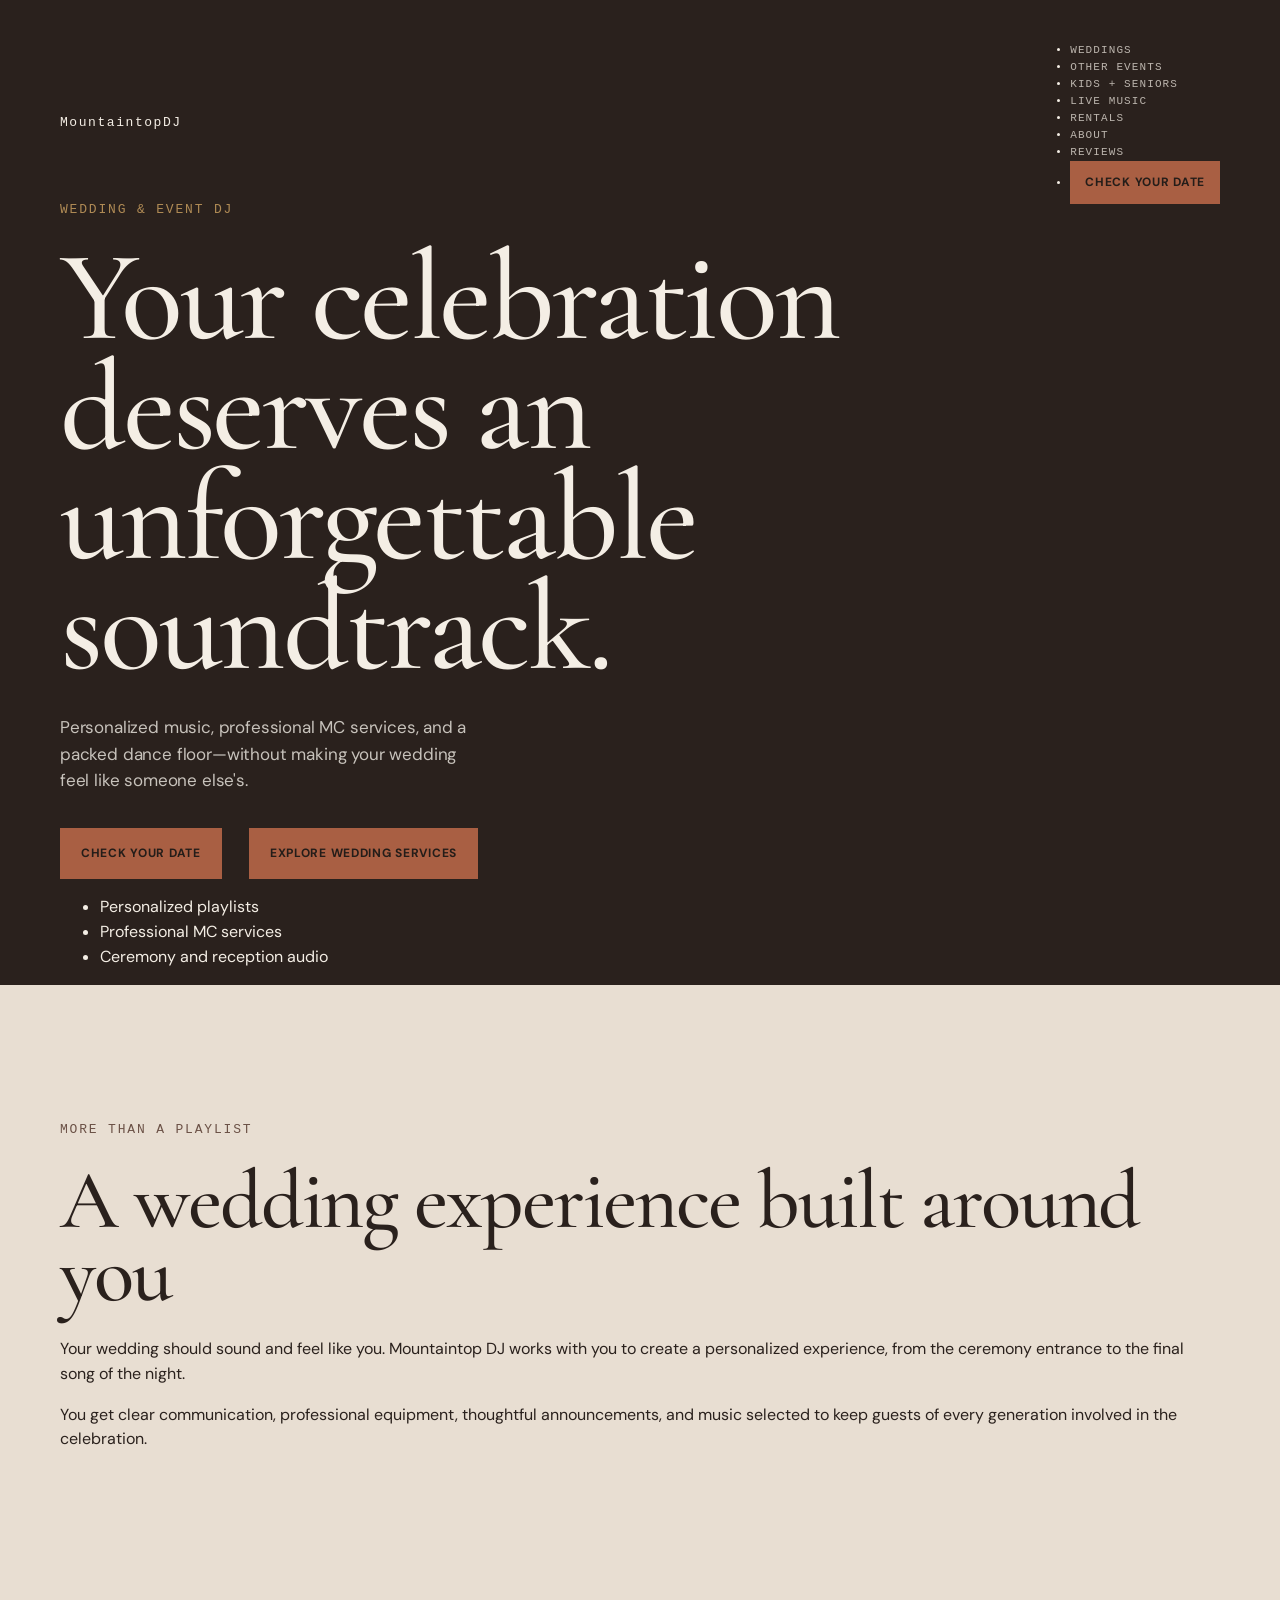
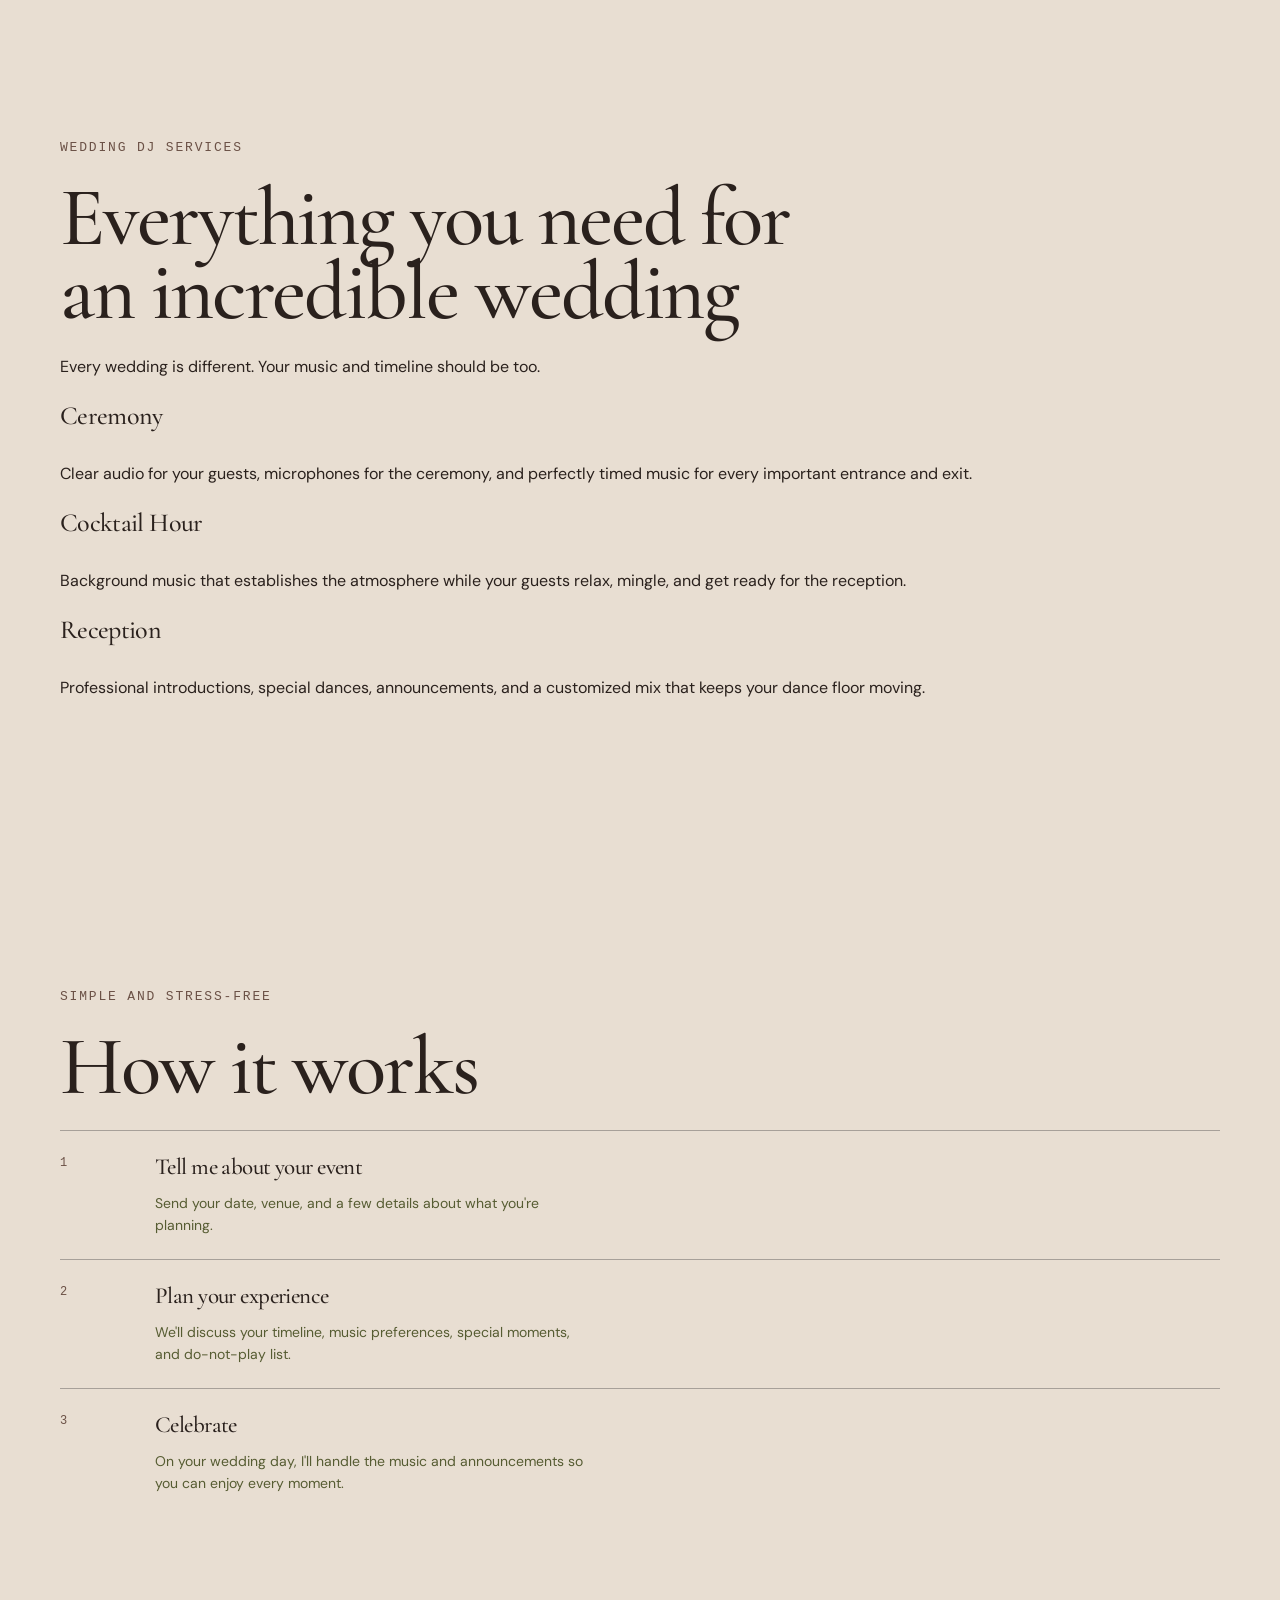
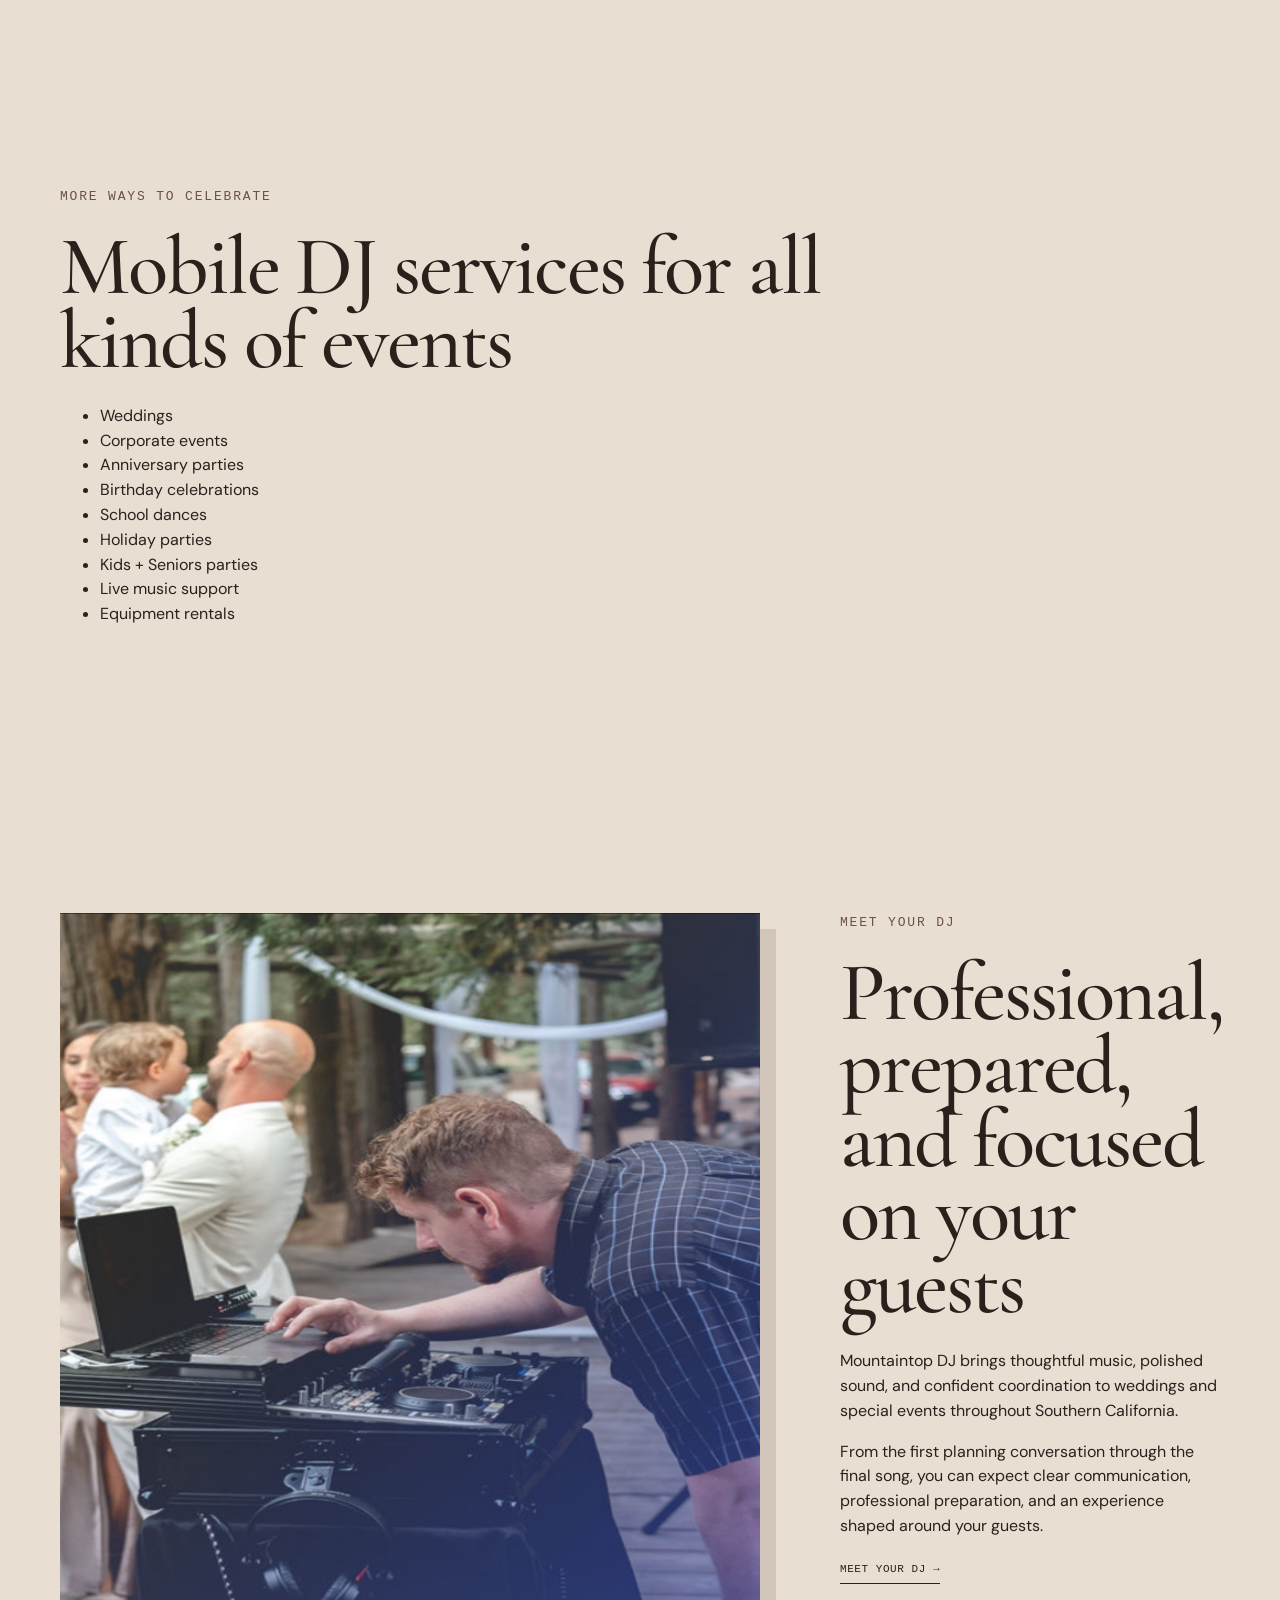
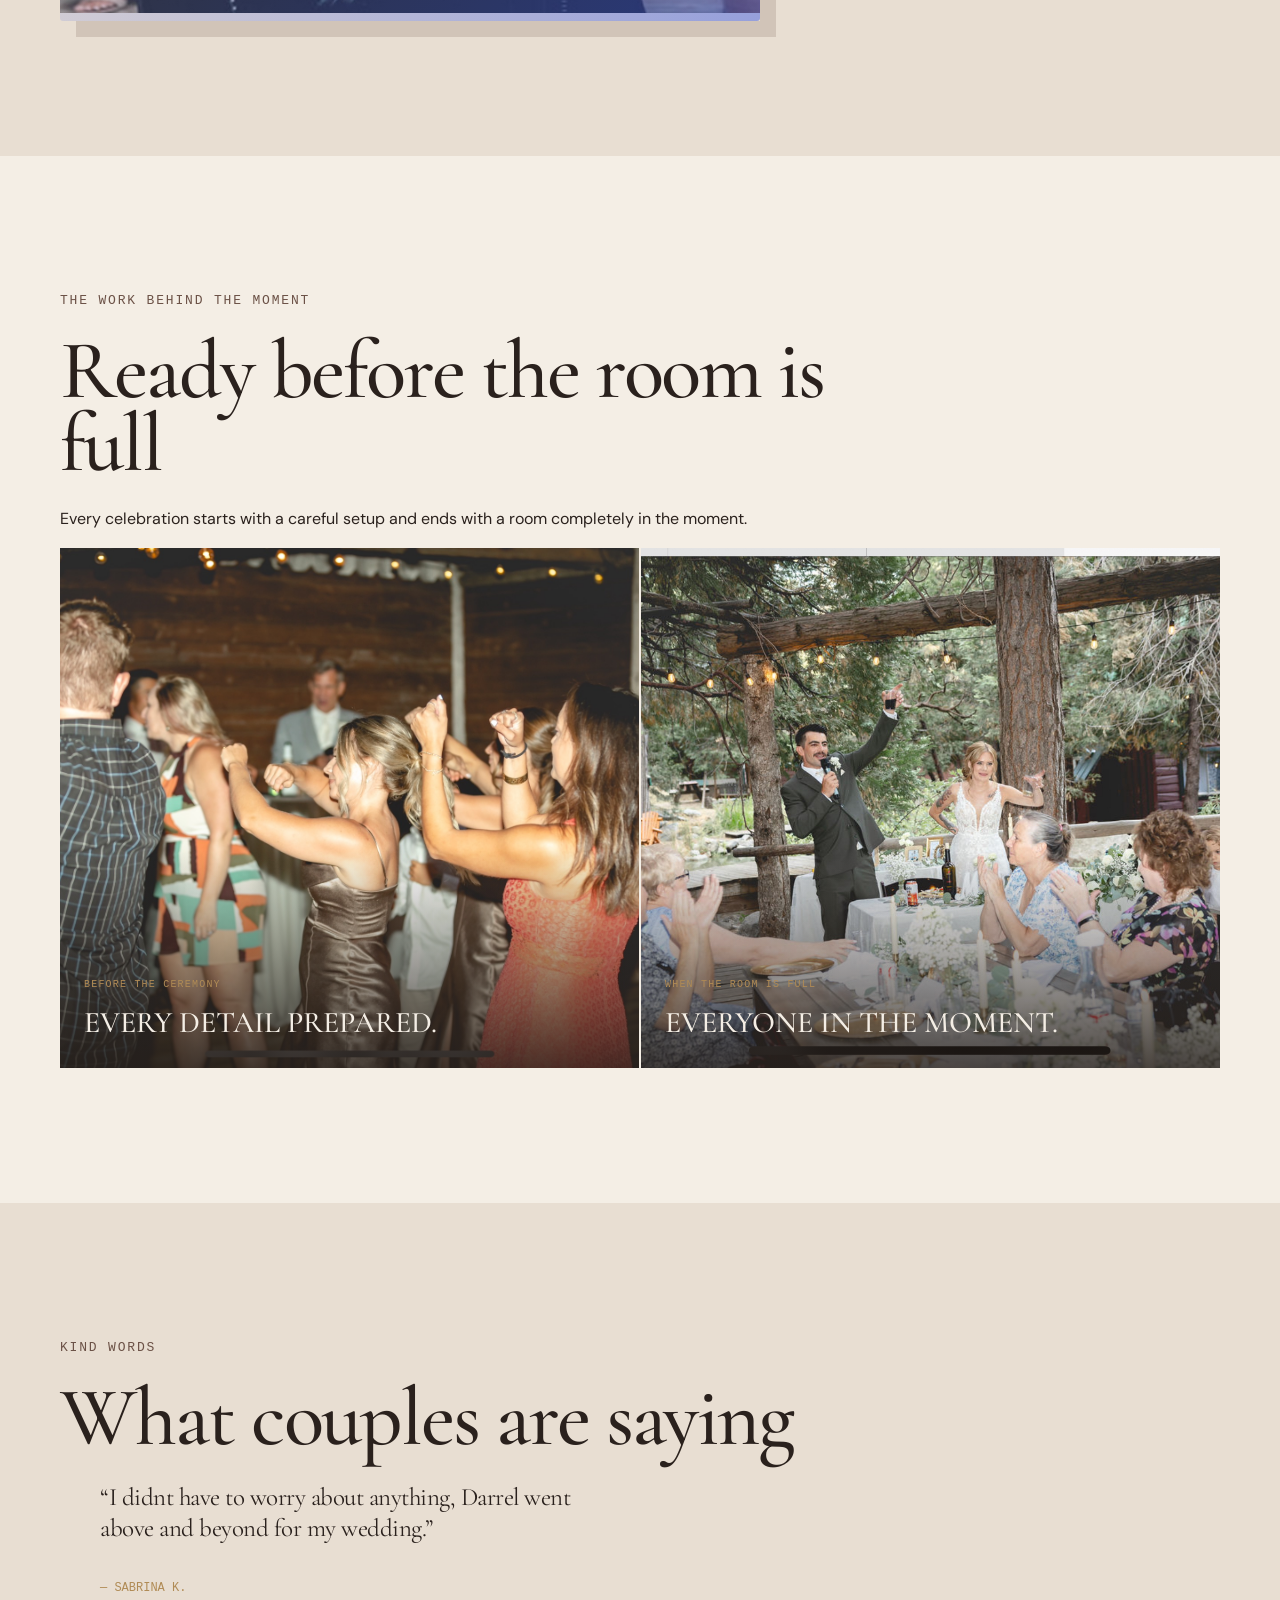
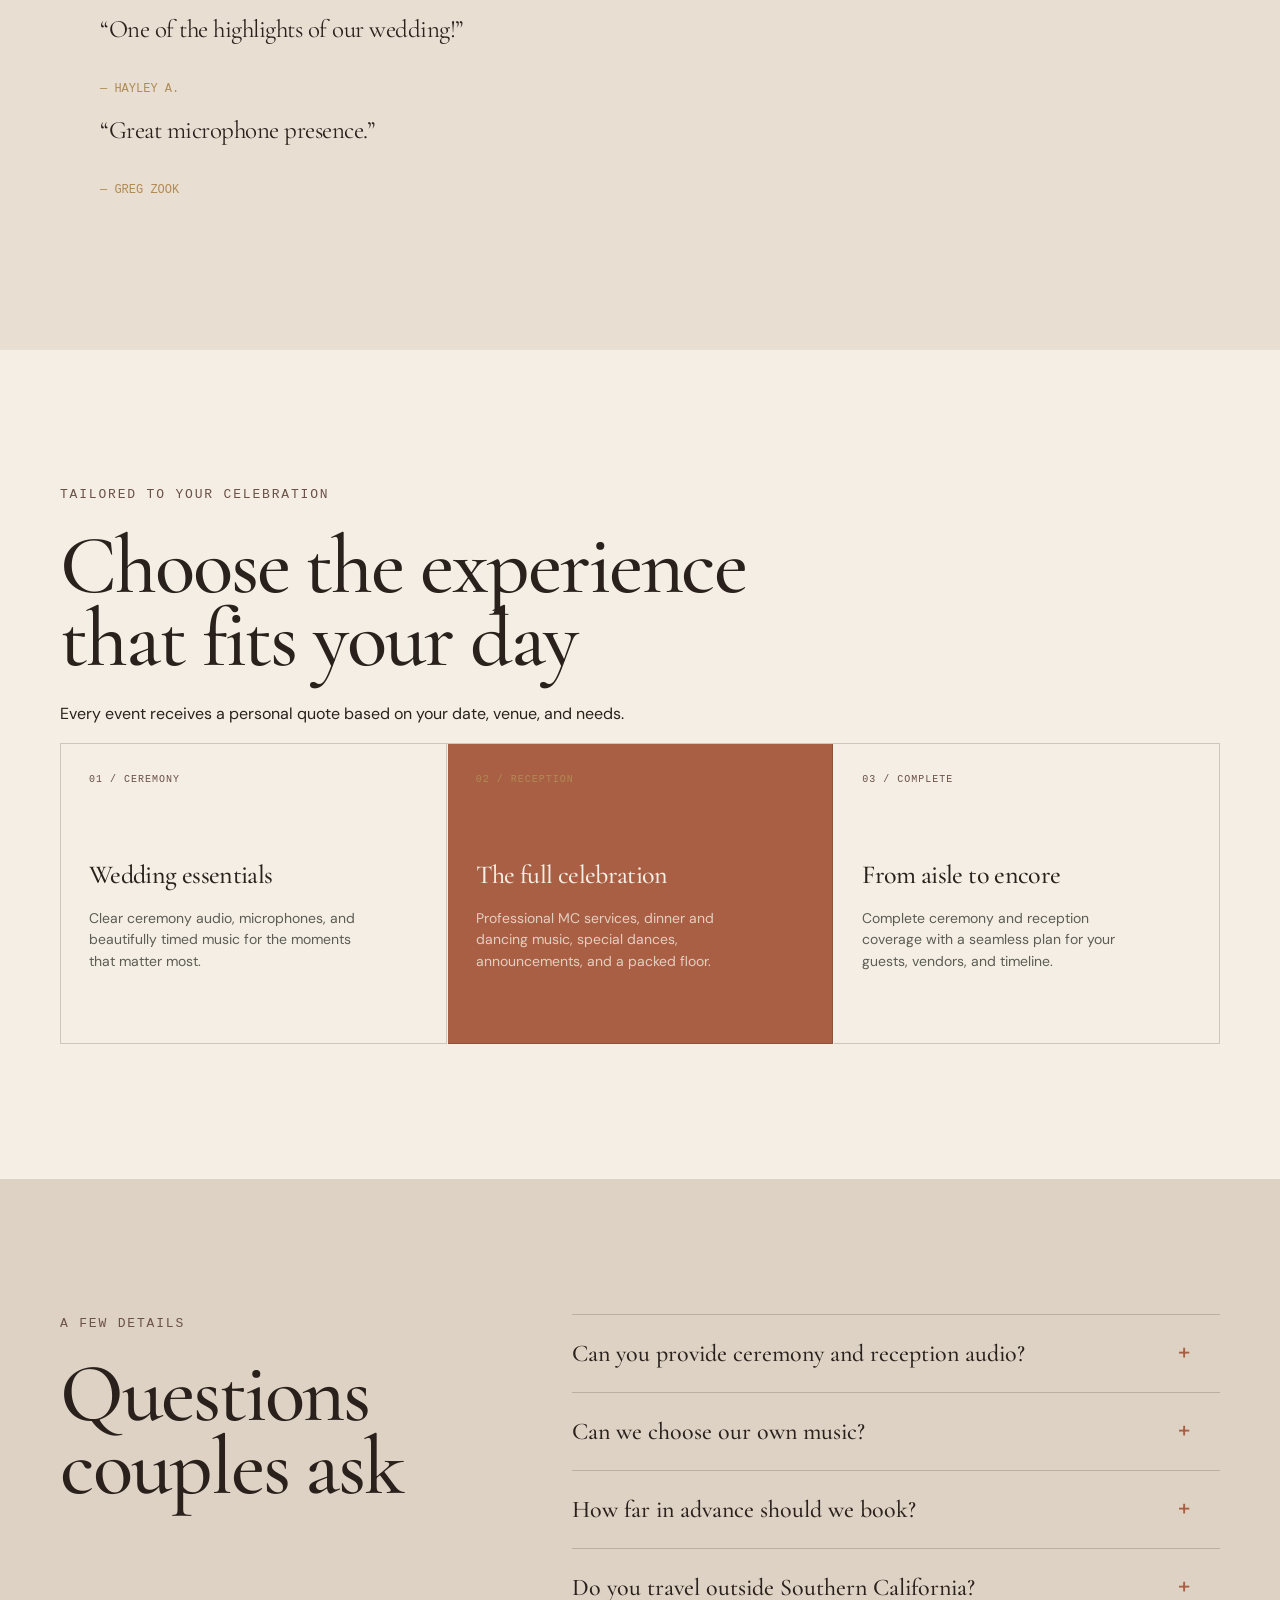
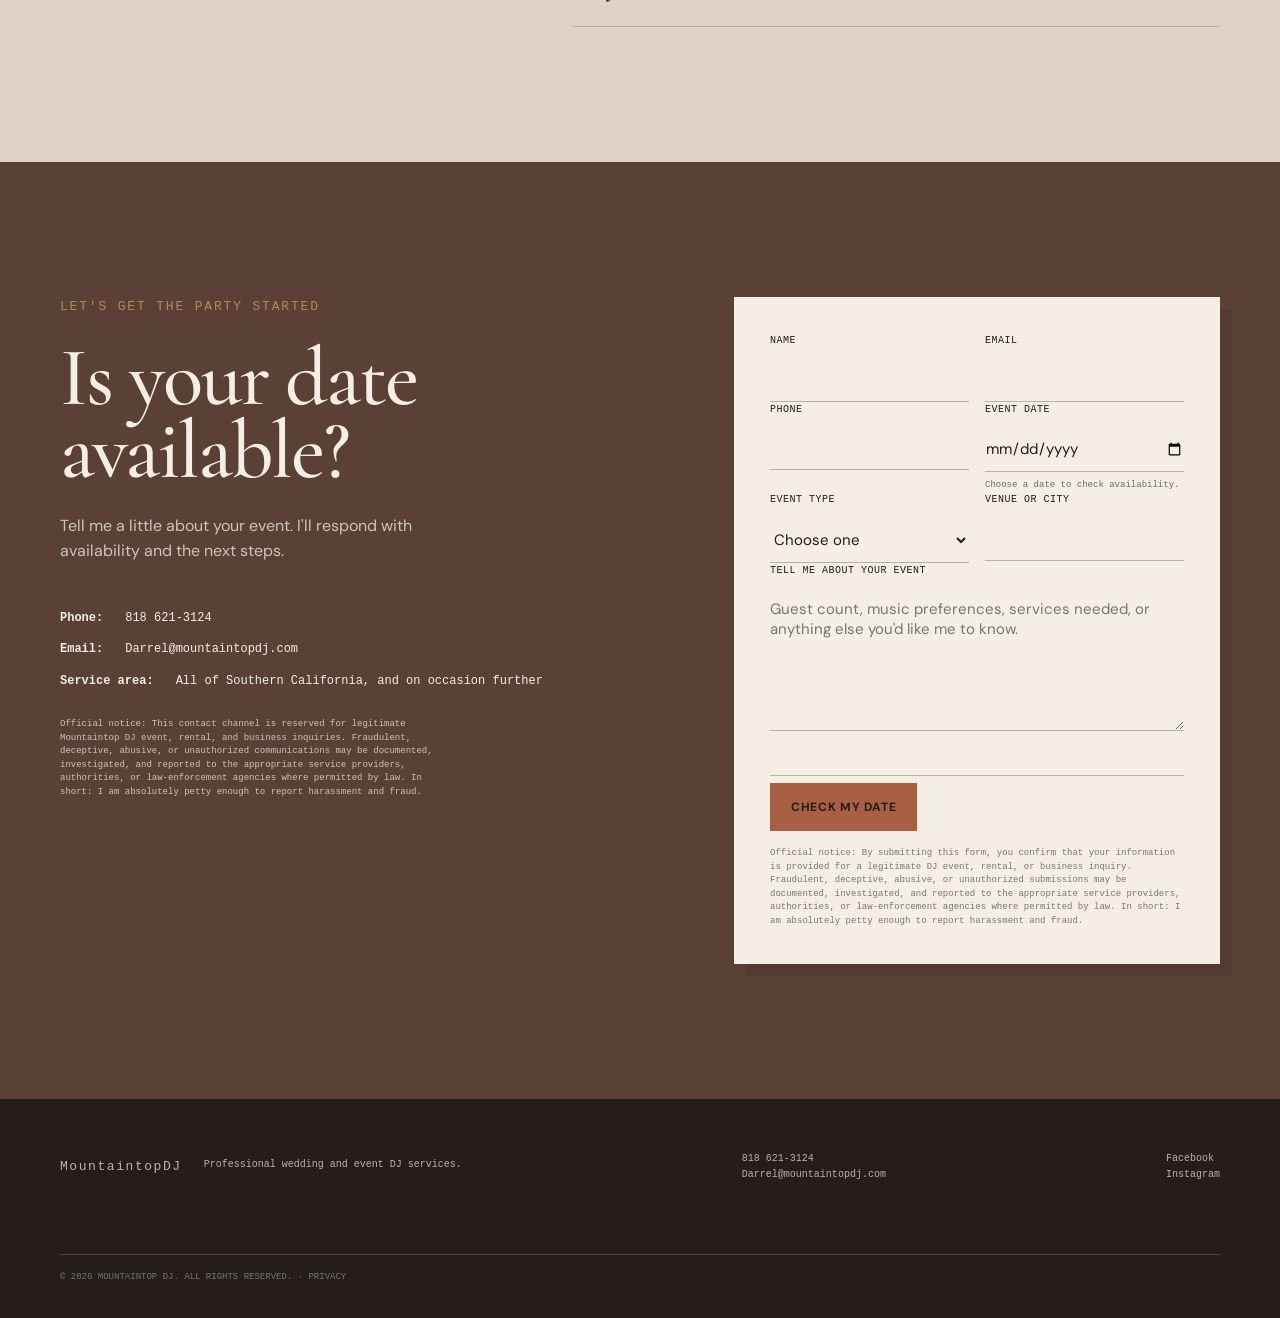
==== index.html @ 9c0dda2d "First website run" ====
<!DOCTYPE html>
<html lang="en">
<head>
  <meta charset="UTF-8">

  <meta name="viewport" content="width=device-width, initial-scale=1">

  <title>Mountaintop DJ | Event DJ/MC & Sound Technician</title>

  <meta
    name="description"
    content="Mountaintop DJ provides professional wedding and event DJ services, personalized music, MC services, and an unforgettable dance floor."
  >

  <link rel="canonical" href="https://mountaintopdj.com/">
  <link rel="preconnect" href="https://fonts.googleapis.com">
  <link rel="preconnect" href="https://fonts.gstatic.com" crossorigin>
  <link href="https://fonts.googleapis.com/css2?family=Cormorant+Garamond:ital,wght@0,400;0,500;1,400;1,500&family=DM+Sans:wght@400;500;600;700&display=swap" rel="stylesheet">
  <link rel="stylesheet" href="styles.css">
  <link rel="icon" href="images/favicon.jpg">

  <!-- Social sharing -->
  <meta property="og:title" content="Mountaintop DJ | Wedding & Event DJ">
  <meta
    property="og:description"
    content="Professional wedding DJ and MC services for an unforgettable celebration."
  >
  <meta property="og:type" content="website">
  <meta property="og:url" content="https://mountaintopdj.com/">
  <meta
    property="og:image"
    content="https://mountaintopdj.com/images/social-preview.jpg"
  >

  <!-- Local business information for search engines -->
  <script type="application/ld+json">
  {
    "@context": "https://schema.org",
    "@type": "LocalBusiness",
    "name": "Mountaintop DJ",
    "url": "https://mountaintopdj.com/",
    "image": "https://mountaintopdj.com/images/social-preview.jpg",
    "description": "Professional mobile wedding and event DJ and MC services.",
    "telephone": "+18186213124",
    "email": "Darrel@mountaintopdj.com",
    "priceRange": "$$",
    "areaServed": [
      "Southern California"
    ],
    "sameAs": [
      "https://www.facebook.com/darrel.granahan.3/",
      "https://www.instagram.com/_mountaintopdj_/"
    ]
  }
  </script>
</head>

<body>
  <a class="skip-link" href="#main-content">Skip to main content</a>

  <!-- Header -->
  <header class="site-header">
    <div class="container header-inner">
      <a class="logo" href="/" aria-label="Mountaintop DJ home">
        Mountaintop<span>DJ</span>
      </a>

      <nav aria-label="Main navigation">
        <ul class="nav-list">
          <li><a href="weddings.html">Weddings</a></li>
          <li><a href="events.html">Other Events</a></li>
          <li><a href="kids-seniors.html">Kids + Seniors</a></li>
          <li><a href="live-music.html">Live Music</a></li>
          <li><a href="rentals.html">Rentals</a></li>
          <li><a href="about.html">About</a></li>
          <li><a href="#reviews">Reviews</a></li>
          <li><a class="button button-small" href="check-date.html">Check Your Date</a></li>
        </ul>
      </nav>
    </div>
  </header>

  <main id="main-content">

    <!-- Hero -->
    <section class="hero">
      <div class="container hero-content">
        <p class="eyebrow">Wedding & Event DJ</p>

        <h1>Your celebration deserves an unforgettable soundtrack.</h1>

        <p class="hero-text">
          Personalized music, professional MC services, and a packed dance
          floor—without making your wedding feel like someone else's.
        </p>

        <div class="hero-actions">
          <a class="button" href="check-date.html">Check Your Date</a>
          <a class="button button-secondary" href="weddings.html">
            Explore Wedding Services
          </a>
        </div>

        <ul class="trust-list" aria-label="Service highlights">
          <li>Personalized playlists</li>
          <li>Professional MC services</li>
          <li>Ceremony and reception audio</li>
        </ul>
      </div>
    </section>

    <!-- Introduction -->
    <section class="section introduction">
      <div class="container narrow">
        <p class="eyebrow">More than a playlist</p>

        <h2>A wedding experience built around you</h2>

        <p>
          Your wedding should sound and feel like you. Mountaintop DJ works
          with you to create a personalized experience, from the ceremony
          entrance to the final song of the night.
        </p>

        <p>
          You get clear communication, professional equipment, thoughtful
          announcements, and music selected to keep guests of every generation
          involved in the celebration.
        </p>
      </div>
    </section>

    <!-- Weddings -->
    <section class="section section-alt" id="weddings">
      <div class="container">
        <div class="section-heading">
          <p class="eyebrow">Wedding DJ services</p>
          <h2>Everything you need for an incredible wedding</h2>
          <p>
            Every wedding is different. Your music and timeline should be too.
          </p>
        </div>

        <div class="card-grid">
          <article class="card">
            <h3>Ceremony</h3>
            <p>
              Clear audio for your guests, microphones for the ceremony, and
              perfectly timed music for every important entrance and exit.
            </p>
          </article>

          <article class="card">
            <h3>Cocktail Hour</h3>
            <p>
              Background music that establishes the atmosphere while your
              guests relax, mingle, and get ready for the reception.
            </p>
          </article>

          <article class="card">
            <h3>Reception</h3>
            <p>
              Professional introductions, special dances, announcements, and
              a customized mix that keeps your dance floor moving.
            </p>
          </article>
        </div>
      </div>
    </section>

    <!-- Process -->
    <section class="section">
      <div class="container">
        <div class="section-heading">
          <p class="eyebrow">Simple and stress-free</p>
          <h2>How it works</h2>
        </div>

        <ol class="process-list">
          <li>
            <span class="step-number">1</span>
            <div>
              <h3>Tell me about your event</h3>
              <p>
                Send your date, venue, and a few details about what you're
                planning.
              </p>
            </div>
          </li>

          <li>
            <span class="step-number">2</span>
            <div>
              <h3>Plan your experience</h3>
              <p>
                We'll discuss your timeline, music preferences, special
                moments, and do-not-play list.
              </p>
            </div>
          </li>

          <li>
            <span class="step-number">3</span>
            <div>
              <h3>Celebrate</h3>
              <p>
                On your wedding day, I'll handle the music and announcements
                so you can enjoy every moment.
              </p>
            </div>
          </li>
        </ol>
      </div>
    </section>

    <!-- Other Events -->
    <section class="section section-dark" id="services">
      <div class="container">
        <div class="section-heading">
          <p class="eyebrow">More ways to celebrate</p>
          <h2>Mobile DJ services for all kinds of events</h2>
        </div>

        <ul class="service-list">
          <li>Weddings</li>
          <li>Corporate events</li>
          <li>Anniversary parties</li>
          <li>Birthday celebrations</li>
          <li>School dances</li>
          <li>Holiday parties</li>
          <li><a href="kids-seniors.html">Kids + Seniors parties</a></li>
          <li><a href="live-music.html">Live music support</a></li>
          <li><a href="rentals.html">Equipment rentals</a></li>
        </ul>
      </div>
    </section>

    <!-- About -->
    <section class="section" id="about">
      <div class="container about-grid">
        <div class="about-image">
          <img
            src="images/dj-at-work.jpg"
            alt="Mountaintop DJ working at a wedding reception"
            width="700"
            height="700"
            loading="lazy"
          >
        </div>

        <div>
          <p class="eyebrow">Meet your DJ</p>
          <h2>Professional, prepared, and focused on your guests</h2>

          <p>
            Mountaintop DJ brings thoughtful music, polished sound, and
            confident coordination to weddings and special events throughout
            Southern California.
          </p>

          <p>
            From the first planning conversation through the final song, you
            can expect clear communication, professional preparation, and an
            experience shaped around your guests.
          </p>

          <a class="text-link" href="about.html">Meet your DJ →</a>
        </div>
      </div>
    </section>

    <!-- Gallery -->
    <section class="section gallery-section" id="gallery">
      <div class="container">
        <div class="section-heading">
          <p class="eyebrow">The work behind the moment</p>
          <h2>Ready before the room is full</h2>
          <p>Every celebration starts with a careful setup and ends with a room completely in the moment.</p>
        </div>

        <div class="gallery-grid">
          <figure class="gallery-item">
            <img src="images/dj-equipment.jpg" alt="Professional DJ equipment set up before a wedding ceremony" loading="lazy">
            <figcaption><span>Before the ceremony</span><strong>Every detail prepared.</strong></figcaption>
          </figure>
          <figure class="gallery-item">
            <img src="images/wedding-mc.jpg" alt="Wedding reception filled with guests as the DJ addresses the room" loading="lazy">
            <figcaption><span>When the room is full</span><strong>Everyone in the moment.</strong></figcaption>
          </figure>
        </div>
      </div>
    </section>

    <!-- Reviews -->
    <section class="section section-alt" id="reviews">
      <div class="container">
        <div class="section-heading">
          <p class="eyebrow">Kind words</p>
          <h2>What couples are saying</h2>
        </div>

        <div class="card-grid">
          <figure class="testimonial">
            <blockquote>
              “I didnt have to worry about anything, Darrel went above and beyond for my wedding.”
            </blockquote>
            <figcaption>— Sabrina K.</figcaption>
          </figure>

          <figure class="testimonial">
            <blockquote>
              “One of the highlights of our wedding!”
            </blockquote>
            <figcaption>— Hayley A.</figcaption>
          </figure>

          <figure class="testimonial">
            <blockquote>
              “Great microphone presence.”
            </blockquote>
            <figcaption>— Greg Zook </figcaption>
          </figure>
        </div>
      </div>
    </section>

    <!-- Packages -->
    <section class="section packages-section" id="packages">
      <div class="container">
        <div class="section-heading">
          <p class="eyebrow">Tailored to your celebration</p>
          <h2>Choose the experience that fits your day</h2>
          <p>Every event receives a personal quote based on your date, venue, and needs.</p>
        </div>

        <div class="package-grid">
          <article class="package-card">
            <p class="package-label">01 / Ceremony</p>
            <h3>Wedding essentials</h3>
            <p>Clear ceremony audio, microphones, and beautifully timed music for the moments that matter most.</p>
          </article>

          <article class="package-card package-card-featured">
            <p class="package-label">02 / Reception</p>
            <h3>The full celebration</h3>
            <p>Professional MC services, dinner and dancing music, special dances, announcements, and a packed floor.</p>
          </article>

          <article class="package-card">
            <p class="package-label">03 / Complete</p>
            <h3>From aisle to encore</h3>
            <p>Complete ceremony and reception coverage with a seamless plan for your guests, vendors, and timeline.</p>
          </article>
        </div>
      </div>
    </section>

    <!-- FAQ -->
    <section class="section faq-section" id="faq">
      <div class="container faq-grid">
        <div class="section-heading">
          <p class="eyebrow">A few details</p>
          <h2>Questions couples ask</h2>
        </div>

        <div class="faq-list">
          <details>
            <summary>Can you provide ceremony and reception audio?</summary>
            <p>Yes. Ceremony microphones, music, announcements, and reception sound can be planned as one seamless experience. Professional audio and lighting are available for events of up to 400 guests, depending on the venue and event requirements. I prepare with generally triple redundancy for critical equipment, so the celebration can keep moving if something unexpected happens.</p>
          </details>
          <details>
            <summary>Can we choose our own music?</summary>
            <p>Absolutely. Your favorites, must-plays, do-not-play list, and guest requests all help shape the evening.</p>
          </details>
          <details>
            <summary>How far in advance should we book?</summary>
            <p>Popular wedding dates fill early, so reach out as soon as you have your date and venue. I will confirm availability and next steps.</p>
          </details>
          <details>
            <summary>Do you travel outside Southern California?</summary>
            <p>Southern California is the primary service area. Travel beyond it may be available by arrangement.</p>
          </details>
        </div>
      </div>
    </section>

    <!-- Contact -->
    <section class="section contact-section" id="contact">
      <div class="container contact-grid">
        <div>
          <p class="eyebrow">Let's get the party started</p>
          <h2>Is your date available?</h2>

          <p>
            Tell me a little about your event. I'll respond with availability
            and the next steps.
          </p>

          <ul class="contact-details">
            <li>
              <strong>Phone:</strong>
              <a href="tel:+18186213124">818 621-3124</a>
            </li>
            <li>
              <strong>Email:</strong>
              <a href="mailto:Darrel@mountaintopdj.com">
                Darrel@mountaintopdj.com
              </a>
            </li>
            <li>
              <strong>Service area:</strong>
              All of Southern California, and on occasion further
            </li>
          </ul>
          <p class="contact-notice">
            Official notice: This contact channel is reserved for legitimate
            Mountaintop DJ event, rental, and business inquiries. Fraudulent,
            deceptive, abusive, or unauthorized communications may be
            documented, investigated, and reported to the appropriate service
            providers, authorities, or law-enforcement agencies where permitted
            by law. In short: I am absolutely petty enough to report harassment
            and fraud.
          </p>
        </div>

        <!-- FormSubmit forwards every named field to the business email. -->
        <div class="calendar-wrap">
          <form
            class="contact-form"
            action="https://formsubmit.co/darrel@mountaintopdj.com"
            method="POST"
          >
          <div class="form-row">
            <div class="form-field">
              <label for="name">Name</label>
              <input
                id="name"
                name="name"
                type="text"
                autocomplete="name"
                required
              >
            </div>

            <div class="form-field">
              <label for="email">Email</label>
              <input
                id="email"
                name="email"
                type="email"
                autocomplete="email"
                required
              >
            </div>
          </div>

          <div class="form-row">
            <div class="form-field">
              <label for="phone">Phone</label>
              <input
                id="phone"
                name="phone"
                type="tel"
                autocomplete="tel"
              >
            </div>

            <div class="form-field">
              <label for="date">Event date</label>
              <input id="date" name="event_date" type="date" required aria-describedby="date-status">
              <span class="date-status" id="date-status" role="status">Choose a date to check availability.</span>
            </div>
          </div>

          <div class="form-row">
            <div class="form-field">
              <label for="event-type">Event type</label>
              <select id="event-type" name="event_type" required>
                <option value="">Choose one</option>
                <option value="Wedding">Wedding</option>
                <option value="Corporate event">Corporate event</option>
                <option value="Birthday">Birthday</option>
                <option value="School event">School event</option>
                <option value="Other">Other</option>
              </select>
            </div>

            <div class="form-field">
              <label for="venue">Venue or city</label>
              <input id="venue" name="venue" type="text">
            </div>
          </div>

          <div class="form-field">
            <label for="message">Tell me about your event</label>
            <textarea
              id="message"
              name="message"
              rows="6"
              placeholder="Guest count, music preferences, services needed, or anything else you'd like me to know."
            ></textarea>
          </div>

          <!-- Spam trap: leave hidden -->
          <input
            class="hidden-field"
            type="text"
            name="_gotcha"
            tabindex="-1"
            autocomplete="off"
          >

          <input type="hidden" name="_subject" value="New Mountaintop DJ date inquiry">
          <input type="hidden" name="_template" value="table">

            <button class="button" type="submit">Check My Date</button>
            <p class="form-notice">
              Official notice: By submitting this form, you confirm that your
              information is provided for a legitimate DJ event, rental, or
              business inquiry. Fraudulent, deceptive, abusive, or unauthorized
              submissions may be documented, investigated, and reported to the
              appropriate service providers, authorities, or law-enforcement
              agencies where permitted by law. In short: I am absolutely petty
              enough to report harassment and fraud.
            </p>
          </form>
        </div>
      </div>
    </section>

  </main>

  <!-- Footer -->
  <footer class="site-footer">
    <div class="container footer-inner">
      <div>
        <a class="logo" href="/">Mountaintop<span>DJ</span></a>
        <p>Professional wedding and event DJ services.</p>
      </div>

      <div>
        <p>
          <a href="tel:+18186213124">818 621-3124</a><br>
          <a href="mailto:Darrel@mountaintopdj.com">
            Darrel@mountaintopdj.com
          </a>
        </p>
      </div>

      <div>
        <p>
          <a href="https://www.facebook.com/darrel.granahan.3/">Facebook</a><br>
          <a href="https://www.instagram.com/_mountaintopdj_/">Instagram</a>
        </p>
      </div>
    </div>

    <div class="container copyright">
      <p>
        &copy; <span id="current-year">2026</span> Mountaintop DJ.
        All rights reserved. · <a href="privacy.html">Privacy</a>
      </p>
    </div>
  </footer>

  <script>
    document.getElementById("current-year").textContent =
      new Date().getFullYear();
  </script>
</body>
</html>
---- styles.css ----
:root {
  --ink: #111315;
  --paper: #f3f0e8;
  --muted: #b8b4aa;
  --lime: #d8f34d;
  --green: #c65a24;
  --blue: #2449e8;
  --line: rgba(17, 19, 21, .18);
  --dark-line: rgba(243, 240, 232, .2);
  --display: "Space Grotesk", sans-serif;
  --mono: "DM Mono", monospace;
}

* { box-sizing: border-box; }
html { scroll-behavior: smooth; }
body { margin: 0; color: var(--ink); background: var(--paper); font-family: var(--display); font-size: 16px; line-height: 1.55; }
a { color: inherit; text-decoration: none; }
.container { width: min(1180px, calc(100% - 80px)); margin: 0 auto; }
.skip-link { position: fixed; left: 16px; top: -80px; z-index: 20; padding: 10px 14px; background: var(--green); color: var(--ink); }
.skip-link:focus { top: 16px; }
.sr-only { position: absolute; width: 1px; height: 1px; padding: 0; overflow: hidden; clip: rect(0,0,0,0); white-space: nowrap; border: 0; }

.site-header { position: absolute; z-index: 5; width: 100%; color: var(--paper); padding: 26px 0; }
.header-inner, nav, .hero-actions, .footer-inner, .copyright { display: flex; align-items: center; }
.header-inner { justify-content: space-between; }
.logo { font-family: var(--mono); font-size: 13px; font-weight: 500; letter-spacing: .08em; }
.logo b { color: var(--lime); font-weight: 500; }
.logo-mark { display: inline-grid; width: 28px; height: 28px; margin-right: 9px; place-items: center; border: 1px solid var(--green); color: var(--lime); font-family: var(--display); font-weight: 700; font-size: 15px; }
nav { gap: 29px; font-family: var(--mono); font-size: 11px; text-transform: uppercase; letter-spacing: .06em; }
nav a:not(.button) { opacity: .72; transition: opacity .2s; }
nav a:not(.button):hover { opacity: 1; }
.button { display: inline-flex; gap: 20px; align-items: center; justify-content: center; border: 1px solid var(--green); padding: 15px 20px; background: var(--green); color: var(--ink); font-family: var(--display); font-size: 12px; font-weight: 700; letter-spacing: .02em; text-transform: uppercase; transition: transform .2s, background .2s; }
.button:hover { transform: translateY(-3px); background: #e07a3c; }
.button span, .text-link span { font-size: 17px; line-height: 0; }
.button-small { padding: 11px 14px; }
.menu-toggle { display: none; }

.hero { position: relative; min-height: 730px; overflow: hidden; background: #151817 url("https://images.unsplash.com/photo-1524368535928-5b5e00ddc76b?auto=format&fit=crop&w=2200&q=85") center/cover; color: var(--paper); }
.hero-overlay { position: absolute; inset: 0; background: linear-gradient(90deg, rgba(11, 14, 13, .93) 0%, rgba(11, 14, 13, .65) 46%, rgba(11, 14, 13, .2) 100%); }
.hero-content { position: relative; z-index: 1; padding-top: 200px; }
.eyebrow { margin: 0 0 23px; color: var(--blue); font-family: var(--mono); font-size: 13px; letter-spacing: .07em; text-transform: uppercase; }
.hero .eyebrow { color: var(--lime); }
.pulse { display: inline-block; width: 7px; height: 7px; margin: 0 8px 1px 0; border-radius: 50%; background: var(--green); box-shadow: 0 0 0 5px rgba(198, 90, 36, .18); }
h1, h2, h3, p { margin-top: 0; }
h1, h2 { font-weight: 600; line-height: .92; letter-spacing: -.07em; }
h1 { max-width: 760px; margin-bottom: 31px; font-size: clamp(72px, 12vw, 150px); }
h1 em, h2 span { color: var(--lime); font-style: italic; font-size: 1.06em; }
.hero-text { max-width: 430px; margin-bottom: 35px; color: rgba(243, 240, 232, .78); font-size: 17px; }
.hero-actions { gap: 27px; }
.text-link { display: inline-flex; align-items: center; gap: 12px; border-bottom: 1px solid currentColor; padding-bottom: 5px; font-family: var(--mono); font-size: 11px; letter-spacing: .05em; text-transform: uppercase; }
.hero-note { position: absolute; right: 0; bottom: 66px; display: flex; gap: 13px; align-items: flex-start; border-left: 1px solid var(--green); padding-left: 14px; color: var(--lime); font-family: var(--mono); font-size: 13px; text-transform: uppercase; }
.hero-note p { margin: 0; color: var(--paper); line-height: 1.5; }
.hero-scroll { position: absolute; right: 40px; bottom: 25px; color: var(--lime); font-family: var(--mono); font-size: 12px; letter-spacing: .08em; }
.hero-scroll span { margin-left: 16px; font-size: 18px; }

.marquee { overflow: hidden; border-bottom: 1px solid var(--ink); background: var(--green); white-space: nowrap; }
.marquee div { padding: 15px 0; animation: drift 24s linear infinite; font-family: var(--mono); font-size: 12px; letter-spacing: .12em; }
.marquee i { margin: 0 27px; color: var(--blue); font-size: 15px; font-style: normal; }
@keyframes drift { from { transform: translateX(0); } to { transform: translateX(-25%); } }

.section { padding: 125px 0; }
.intro { background: var(--paper); }
.intro-grid, .section-top, .process-grid, .about-grid, .contact-grid { display: grid; grid-template-columns: 1.1fr .9fr; gap: 80px; }
h2 { margin-bottom: 27px; font-size: clamp(52px, 7vw, 92px); }
.intro-copy { max-width: 450px; padding-top: 45px; }
.lead { font-size: 24px; line-height: 1.3; }
.intro-copy > p:not(.lead) { color: #565650; }
.dark-link { margin-top: 17px; }

.services-section, .reviews-section { background: var(--ink); color: var(--paper); }
.section-top { align-items: end; margin-bottom: 60px; }
.services-section .eyebrow, .reviews-section .eyebrow, .process-section .eyebrow, .about-section .eyebrow { color: var(--blue); }
.section-top h2, .process-grid h2, .about-copy h2 { margin-bottom: 0; }
.section-top h2 span, .process-grid h2 span, .about-copy h2 span { color: var(--blue); }
.section-aside { max-width: 330px; margin: 0 0 4px; color: var(--muted); }
.service-grid { display: grid; grid-template-columns: 1.2fr 1fr 1fr; gap: 2px; }
.service-card { min-height: 320px; display: flex; flex-direction: column; justify-content: space-between; padding: 28px; border: 1px solid var(--dark-line); transition: background .2s, color .2s; }
.service-card:hover { background: var(--green); color: var(--ink); }
.service-card-featured { background: var(--blue); border-color: var(--blue); }
.service-number { font-family: var(--mono); font-size: 11px; }
.service-card h3 { margin: 70px 0 12px; font-size: 29px; letter-spacing: -.04em; }
.service-card p { max-width: 275px; margin-bottom: 22px; color: var(--muted); font-size: 14px; }
.service-card:hover p { color: var(--ink); }
.service-card a { font-family: var(--mono); font-size: 10px; letter-spacing: .05em; text-transform: uppercase; }
.service-card a span { margin-left: 10px; font-size: 16px; }

.process-section { background: var(--green); }
.process-section h2 span { color: var(--blue); }
.process-list { margin: 0; padding: 0; list-style: none; }
.process-list li { display: grid; grid-template-columns: 70px 1fr; gap: 25px; border-top: 1px solid rgba(17, 19, 21, .3); padding: 23px 0; }
.process-list li > span { color: var(--blue); font-family: var(--mono); font-size: 12px; }
.process-list h3 { margin: -4px 0 7px; font-size: 23px; }
.process-list p { max-width: 430px; margin: 0; color: #565c32; font-size: 14px; }

.about-section { background: #e1ddd3; }
.about-image { min-height: 600px; position: relative; background: url("https://images.unsplash.com/photo-1571266028243-d220c9c3b7cc?auto=format&fit=crop&w=1000&q=85") center/cover; }
.about-image:after { position: absolute; inset: 0; background: linear-gradient(135deg, transparent 30%, rgba(36, 73, 232, .42)); content: ""; }
.image-caption { position: absolute; z-index: 1; bottom: 27px; left: 28px; color: var(--lime); font-family: var(--mono); font-size: 14px; letter-spacing: .08em; }
.image-caption span { color: white; font-size: 9px; }
.about-copy { padding-top: 70px; }
.about-copy p:not(.eyebrow) { max-width: 420px; color: #555650; }
.about-section .eyebrow, .about-hero .eyebrow { font-size: clamp(34px, 5vw, 70px); line-height: .95; letter-spacing: -.06em; }
.signature { margin-top: 38px; color: var(--blue); font-size: 78px; font-weight: 700; line-height: 1; letter-spacing: -.12em; }
.signature span { font-size: 45px; font-style: italic; }

.rating { align-self: start; color: var(--lime); font-size: 26px; letter-spacing: .15em; }
.rating small { display: block; margin-top: 8px; color: var(--muted); font-family: var(--mono); font-size: 10px; letter-spacing: 0; }
.review-grid { display: grid; grid-template-columns: 1fr 1fr; gap: 2px; }
.review-grid figure { margin: 0; border-top: 1px solid var(--dark-line); padding: 29px 0 0; }
blockquote { max-width: 500px; margin: 0 0 35px; font-size: 25px; line-height: 1.25; letter-spacing: -.03em; }
figcaption { color: var(--lime); font-family: var(--mono); font-size: 12px; text-transform: uppercase; }

.contact-section { padding: 125px 0; background: var(--blue); color: var(--paper); }
.contact-section .eyebrow { color: var(--lime); }
.contact-section h2 em { color: var(--lime); font-style: italic; }
.contact-grid > div > p:not(.eyebrow) { max-width: 390px; color: rgba(243, 240, 232, .75); }
.contact-details { margin: 45px 0 0; padding: 0; list-style: none; font-family: var(--mono); font-size: 12px; }
.contact-details li { display: flex; gap: 22px; margin: 13px 0; }
.contact-details span { width: 55px; color: var(--lime); font-size: 9px; }
.contact-notice, .form-notice { color: rgba(243, 240, 232, .58); font-family: var(--mono); font-size: 9px; line-height: 1.5; }
.contact-notice { max-width: 350px; margin: 28px 0 0; }
.contact-form { padding: 36px; background: var(--paper); color: var(--ink); }
.calendar-wrap { position: relative; }
.coming-soon-stamp { position: absolute; z-index: 1; top: 43%; left: 50%; transform: translate(-50%, -50%) rotate(-8deg); border: 7px solid #c62828; padding: 13px 24px 9px; color: #c62828; font-family: var(--mono); font-size: clamp(24px, 4vw, 48px); font-weight: 700; line-height: 1; letter-spacing: .08em; text-align: center; text-transform: uppercase; white-space: nowrap; pointer-events: none; opacity: .92; }
.form-row { display: grid; grid-template-columns: 1fr 1fr; gap: 16px; }
.contact-form label { display: block; margin-bottom: 10px; font-family: var(--mono); font-size: 10px; letter-spacing: .05em; text-transform: uppercase; }
input, select, textarea { display: block; width: 100%; margin-top: 2px; border: 0; border-bottom: 1px solid var(--line); border-radius: 0; padding: 11px 0; background: transparent; color: var(--ink); font: 15px var(--display); outline: 0; }
input:focus, select:focus, textarea:focus { border-color: var(--blue); }
.date-status { display: block; margin-top: 7px; color: #6b6d64; font-family: var(--mono); font-size: 9px; line-height: 1.4; letter-spacing: 0; text-transform: none; }
textarea { resize: vertical; }
.contact-form .button { margin-top: 7px; }
.form-note { margin: 14px 0 0; color: #777770; font-family: var(--mono); font-size: 10px; }
.form-notice { margin: 16px 0 0; color: #777770; }
.site-footer { background: var(--ink); color: var(--paper); padding: 40px 0 24px; }
.footer-inner { justify-content: space-between; gap: 25px; }
.footer-inner p, .footer-inner div { margin: 0; color: var(--muted); font-family: var(--mono); font-size: 10px; }
.footer-inner div { display: flex; gap: 22px; }
.copyright { justify-content: space-between; margin-top: 65px; border-top: 1px solid var(--dark-line); padding-top: 16px; color: #777770; font-family: var(--mono); font-size: 9px; text-transform: uppercase; }

@media (max-width: 800px) {
  .container { width: min(100% - 40px, 600px); }
  .site-header { padding-top: 19px; }
  .menu-toggle { display: flex; position: relative; z-index: 6; width: 36px; height: 30px; flex-direction: column; justify-content: center; gap: 5px; border: 0; background: transparent; color: var(--paper); }
  .menu-toggle span:not(.sr-only) { display: block; width: 22px; height: 1px; background: currentColor; }
  nav { display: none; position: absolute; top: 0; right: 0; left: 0; flex-direction: column; align-items: flex-start; gap: 20px; padding: 85px 20px 25px; background: var(--ink); }
  nav.is-open { display: flex; }
  .hero { min-height: 700px; background-position: 64% center; }
  .hero-content { padding-top: 150px; }
  h1 { font-size: clamp(68px, 20vw, 105px); }
  .hero-text { font-size: 16px; }
  .hero-actions { align-items: flex-start; flex-direction: column; gap: 22px; }
  .hero-note { position: static; margin-top: 65px; }
  .hero-scroll { display: none; }
  .section, .contact-section { padding: 82px 0; }
  .intro-grid, .section-top, .process-grid, .about-grid, .contact-grid { grid-template-columns: 1fr; gap: 30px; }
  .intro-copy, .about-copy { padding-top: 0; }
  h2 { font-size: clamp(54px, 16vw, 78px); }
  .section-top { margin-bottom: 35px; }
  .service-grid, .review-grid { grid-template-columns: 1fr; }
  .service-card { min-height: 270px; }
  .about-image { min-height: 390px; }
  .about-copy { padding-bottom: 0; }
  .contact-form { padding: 24px 20px; }
  .coming-soon-stamp { border-width: 5px; padding: 10px 14px 7px; font-size: clamp(20px, 8vw, 34px); }
  .footer-inner, .copyright { align-items: flex-start; flex-direction: column; }
  .copyright { gap: 8px; }
}

/* Editorial polish */
:root {
  --green: #a95f43;
  --blue: #6b5146;
  --lime: #b08b55;
  --paper: #f4eee5;
  --ink: #241d19;
  --serif: Georgia, "Times New Roman", serif;
}

body { background-color: #e8ded2; background-image: linear-gradient(rgba(232, 222, 210, .91), rgba(232, 222, 210, .91)), url("https://images.unsplash.com/photo-1520523839897-bd0b52f945a0?auto=format&fit=crop&w=2200&q=80"); background-attachment: fixed; background-position: center; background-size: cover; color: #2a211d; letter-spacing: .005em; }
.container { width: min(1160px, calc(100% - 96px)); }
.site-header { padding: 31px 0; }
.logo { letter-spacing: .12em; }
.logo-mark { border-radius: 50%; }
nav { gap: 25px; }
nav a:not(.button) { transition: color .25s, opacity .25s; }
nav a:not(.button):hover { color: var(--lime); }
.button { border-radius: 2px; box-shadow: 0 8px 20px rgba(16, 20, 18, .12); letter-spacing: .06em; }
.button:hover { box-shadow: 0 12px 26px rgba(16, 20, 18, .2); }
h1, h2 { letter-spacing: -.065em; }
h1 em, h2 span { font-family: var(--serif); font-weight: 400; letter-spacing: -.06em; }
.hero { background-color: #2a211d; }
.hero-overlay { background: linear-gradient(90deg, rgba(12, 15, 14, .9), rgba(12, 15, 14, .59) 53%, rgba(12, 15, 14, .25)); }
.hero-text, .lead { letter-spacing: -.01em; }
.marquee { border-bottom: 0; box-shadow: 0 8px 20px rgba(17, 19, 21, .08); }
.section { padding: 135px 0; }
.intro, .page-content { background-color: #f4eee5; background-image: linear-gradient(rgba(244, 238, 229, .9), rgba(244, 238, 229, .9)), url("https://images.unsplash.com/photo-1520523839897-bd0b52f945a0?auto=format&fit=crop&w=2200&q=80"); background-position: center; background-size: cover; }
.intro-copy, .page-two-column > div:last-child, .page-intro .lead { color: #5f625d; }
.service-card { border-radius: 3px; border-color: rgba(243, 240, 232, .25); }
.service-card-featured { box-shadow: inset 0 0 0 1px rgba(255, 255, 255, .08); }
.process-section { box-shadow: inset 0 1px rgba(255, 255, 255, .14); }
.about-section, .live-flex-section, .rental-note-section { background: #ded2c4; }
.about-image, .about-image:after, .party-photo, .photo-placeholder { border-radius: 3px; }
.about-image { box-shadow: 18px 18px 0 rgba(48, 75, 155, .12); }
.review-grid figure { padding-top: 35px; }
blockquote { font-family: var(--serif); font-weight: 400; letter-spacing: -.02em; }
.contact-section, .booking-section { background: #5b4036; }
.contact-form { border-radius: 3px; box-shadow: 0 18px 45px rgba(12, 18, 43, .2); }
input, select, textarea { border-bottom-color: rgba(17, 19, 21, .28); }
input:focus, select:focus, textarea:focus { border-bottom-width: 2px; }
.page-cta { background: #5b4036; }
.page-cta h2 em { font-family: var(--serif); font-weight: 400; }
.site-footer { padding-top: 52px; }
.copyright { margin-top: 72px; }

@media (max-width: 800px) {
  .container { width: min(100% - 42px, 600px); }
  .site-header { padding-top: 21px; }
  .section, .contact-section { padding: 92px 0; }
  .about-image { box-shadow: 10px 10px 0 rgba(48, 75, 155, .12); }
}

@media (prefers-reduced-motion: reduce) { html { scroll-behavior: auto; } .marquee div { animation: none; } * { transition-duration: .01ms !important; } }

/* Shared layouts for the dedicated service pages. */
.inner-hero { min-height: 650px; }
.inner-hero .hero-content { padding-top: 165px; }
.inner-hero .hero-text { max-width: 500px; }
.inner-hero .button { margin-top: 12px; }
.inner-hero .button, .page-cta .button, .booking-section .button, .all-ages-promo .button { min-width: 235px; padding: 20px 27px; font-size: 14px; }
.events-hero { background-position: center 62%; }
.about-hero { background-position: center 38%; }
.back-link { display: inline-block; margin-bottom: 75px; color: var(--lime); font-family: var(--mono); font-size: 10px; letter-spacing: .06em; text-transform: uppercase; }
.page-content { background: var(--paper); }
.page-intro { display: grid; grid-template-columns: 1fr .9fr; gap: 80px; align-items: end; margin-bottom: 72px; }
.page-intro h2 { margin: 0; }
.page-intro h2 span, .page-two-column h2 span { color: var(--blue); }
.page-intro .lead { max-width: 460px; margin: 0; }
.feature-grid { display: grid; grid-template-columns: repeat(3, 1fr); gap: 2px; }
.feature-grid article { min-height: 270px; border-top: 1px solid var(--line); padding: 24px 22px 0 0; }
.feature-grid article > span { color: var(--blue); font-family: var(--mono); font-size: 11px; }
.feature-grid h3 { margin: 68px 0 12px; font-size: 27px; letter-spacing: -.04em; }
.feature-grid p { max-width: 290px; color: #5c5c55; font-size: 14px; }
.page-two-column { display: grid; grid-template-columns: 1.1fr .9fr; gap: 80px; align-items: start; }
.page-two-column h2 { margin: 0; }
.page-two-column .lead { font-size: 24px; line-height: 1.3; }
.page-two-column > div > p:not(.eyebrow):not(.lead) { max-width: 480px; color: #5c5c55; }
.page-cta { padding: 110px 0; background: var(--blue); color: var(--paper); }
.page-cta .eyebrow { color: var(--lime); }
.page-cta h2 { margin-bottom: 35px; }
.page-cta h2 em { color: var(--lime); font-style: italic; }
.booking-hero { padding: 150px 0 92px; background: var(--ink); color: var(--paper); }
.booking-heading { max-width: 1180px; }
.booking-heading .back-link { margin-bottom: 40px; }
.booking-heading h1 { margin-bottom: 25px; font-size: clamp(64px, 10vw, 125px); }
.booking-heading h1 em { color: var(--lime); font-style: italic; }
.booking-heading > p:last-child { max-width: 440px; margin: 0; color: var(--muted); font-size: 18px; }
.booking-section { padding: 100px 0 130px; background: var(--blue); color: var(--paper); }
.booking-grid { display: grid; grid-template-columns: .9fr 1.1fr; gap: 80px; align-items: start; }
.booking-details h2 { margin-bottom: 27px; }
.booking-details h2 span { color: var(--lime); }
.booking-details > p:not(.eyebrow) { max-width: 380px; color: rgba(243,240,232,.75); }
.booking-details .contact-details { margin-top: 45px; }
.all-ages-hero { background-image: url("https://images.unsplash.com/photo-1516450360452-9312f5e86fc7?auto=format&fit=crop&w=2200&q=85"); background-position: center; }
.live-music-hero { background-image: url("https://images.unsplash.com/photo-1524368535928-5b5e00ddc76b?auto=format&fit=crop&w=2200&q=85"); background-position: center 48%; }
.rentals-hero { background-image: url("https://images.unsplash.com/photo-1598387993281-cecf8b71a8f8?auto=format&fit=crop&w=2200&q=85"); background-position: center 55%; }
.live-equipment-section { background: var(--ink); color: var(--paper); }
.live-equipment-section .eyebrow { color: var(--green); }
.live-equipment-section .section-aside { color: var(--muted); }
.live-equipment-section h2 span { color: var(--green); }
.live-equipment-section .feature-grid article { border-color: var(--dark-line); }
.live-equipment-section .feature-grid p { color: var(--muted); }
.live-equipment-section .feature-grid article > span { color: var(--green); }
.live-flex-section { background: #e1ddd3; }
.live-flex-section h2 span { color: var(--blue); }
.rental-equipment-section { background: var(--ink); color: var(--paper); }
.rental-equipment-section .eyebrow { color: var(--green); }
.rental-equipment-section .section-aside { color: var(--muted); }
.rental-equipment-section h2 span { color: var(--green); }
.rental-equipment-section .feature-grid article { border-color: var(--dark-line); }
.rental-equipment-section .feature-grid p { color: var(--muted); }
.rental-equipment-section .feature-grid article > span { color: var(--green); }
.rental-note-section { background: #e1ddd3; }
.rental-note-section h2 span { color: var(--blue); }
.age-section { background: var(--ink); color: var(--paper); }
.age-section .eyebrow { color: var(--green); }
.age-section .section-aside { color: var(--muted); }
.age-section h2 span { color: var(--green); }
.age-grid { display: grid; grid-template-columns: 1fr 1fr; gap: 18px; }
.party-photo { margin: 0; }
.photo-placeholder { min-height: 430px; display: flex; flex-direction: column; justify-content: end; padding: 28px; border: 1px solid var(--dark-line); background: linear-gradient(145deg, rgba(36,73,232,.85), rgba(17,19,21,.9)), repeating-linear-gradient(135deg, transparent 0 18px, rgba(198,90,36,.18) 19px 20px); }
.seniors-photo .photo-placeholder { background: linear-gradient(145deg, rgba(216,243,77,.82), rgba(17,19,21,.9)), repeating-linear-gradient(45deg, transparent 0 18px, rgba(36,73,232,.18) 19px 20px); color: var(--ink); }
.photo-placeholder span, .photo-placeholder small { font-family: var(--mono); font-size: 10px; letter-spacing: .08em; text-transform: uppercase; }
.photo-placeholder span { color: var(--green); }
.seniors-photo .photo-placeholder span { color: var(--blue); }
.photo-placeholder strong { margin: 9px 0 5px; font-size: 31px; letter-spacing: -.05em; }
.photo-placeholder small { color: var(--muted); letter-spacing: 0; text-transform: none; }
.seniors-photo .photo-placeholder small { color: #454738; }
.party-photo figcaption { padding-top: 15px; color: var(--green); font-family: var(--mono); font-size: 10px; text-transform: uppercase; }
.all-ages-promo { background: var(--green); }
.all-ages-promo h2 span { color: var(--blue); }

.packages-section { background: #f4eee5; }
.package-grid { display: grid; grid-template-columns: repeat(3, 1fr); gap: 1px; border-top: 1px solid var(--line); border-left: 1px solid var(--line); }
.package-card { min-height: 300px; border-right: 1px solid var(--line); border-bottom: 1px solid var(--line); padding: 28px; }
.package-card-featured { background: var(--green); color: var(--paper); }
.package-label { margin-bottom: 68px; color: var(--blue); font-family: var(--mono); font-size: 10px; letter-spacing: .1em; text-transform: uppercase; }
.package-card-featured .package-label { color: var(--lime); }
.package-card h3 { margin-bottom: 12px; }
.package-card p:last-child { max-width: 290px; margin-bottom: 0; color: #5c5c55; font-size: 14px; }
.package-card-featured p:last-child { color: rgba(244, 238, 229, .78); }
.faq-section { background: #ded2c4; }
.faq-grid { display: grid; grid-template-columns: .8fr 1.2fr; gap: 80px; align-items: start; }
.faq-list { border-top: 1px solid var(--line); }
.faq-list details { border-bottom: 1px solid var(--line); padding: 20px 0; }
.faq-list summary { cursor: pointer; padding-right: 30px; font-family: var(--serif); font-size: 24px; font-weight: 500; list-style: none; }
.faq-list summary::-webkit-details-marker { display: none; }
.faq-list summary::after { float: right; color: var(--green); content: "+"; font-family: var(--display); font-size: 22px; }
.faq-list details[open] summary::after { content: "−"; }
.faq-list details p { max-width: 560px; margin: 14px 0 0; color: #5c5c55; font-size: 14px; }
.gallery-section { background: #f4eee5; }
.gallery-grid { display: grid; grid-template-columns: 1fr 1fr; gap: 2px; }
.gallery-item { position: relative; min-height: 520px; margin: 0; overflow: hidden; background: var(--ink); }
.gallery-item img { display: block; width: 100%; height: 100%; object-fit: cover; transition: transform .5s ease; }
.gallery-item:hover img { transform: scale(1.03); }
.gallery-item:after { position: absolute; right: 0; bottom: 0; left: 0; height: 42%; background: linear-gradient(transparent, rgba(36, 29, 25, .82)); content: ""; pointer-events: none; }
.gallery-item figcaption { position: absolute; z-index: 1; right: 24px; bottom: 22px; left: 24px; color: var(--paper); }
.gallery-item figcaption span, .gallery-item figcaption strong { display: block; }
.gallery-item figcaption span { margin-bottom: 7px; color: var(--lime); font-family: var(--mono); font-size: 10px; letter-spacing: .12em; text-transform: uppercase; }
.gallery-item figcaption strong { font-family: var(--serif); font-size: 30px; font-weight: 500; }

/* Refined editorial type and spacing for weddings and formal events. */
:root {
  --display: "DM Sans", "Helvetica Neue", sans-serif;
  --serif: "Cormorant Garamond", Georgia, "Times New Roman", serif;
}

body { letter-spacing: 0; }
h1, h2, h3 { font-family: var(--serif); font-weight: 500; letter-spacing: -.025em; }
h1 { max-width: 820px; font-size: clamp(68px, 10vw, 132px); line-height: .86; }
h2 { font-size: clamp(52px, 6.5vw, 86px); line-height: .88; }
h3 { font-size: 26px; }
h1 em, h2 span { font-weight: 400; letter-spacing: -.02em; }
.eyebrow { letter-spacing: .14em; }
nav { letter-spacing: .1em; }
.button { border-radius: 0; box-shadow: none; }
.button:hover { box-shadow: none; }
.section-heading { max-width: 820px; }
.service-card, .contact-form, .about-image, .photo-placeholder { border-radius: 0; }
.service-card { padding: 32px; }
.contact-form { box-shadow: 12px 12px 0 rgba(36, 29, 25, .12); }
.about-image { box-shadow: 16px 16px 0 rgba(107, 81, 70, .18); }

@media (max-width: 800px) {
  .inner-hero { min-height: 650px; }
  .inner-hero .hero-content { padding-top: 130px; }
  .back-link { margin-bottom: 55px; }
  .page-intro, .page-two-column, .booking-grid { grid-template-columns: 1fr; gap: 30px; }
  .page-intro { margin-bottom: 40px; }
  .feature-grid { grid-template-columns: 1fr; }
  .feature-grid article { min-height: 200px; padding-right: 0; }
  .feature-grid h3 { margin-top: 38px; }
  .booking-section { padding: 75px 0 90px; }
  .age-grid { grid-template-columns: 1fr; }
  .photo-placeholder { min-height: 330px; }
  .package-grid { grid-template-columns: 1fr; }
  .package-card { min-height: 240px; }
  .package-label { margin-bottom: 42px; }
  .faq-grid { grid-template-columns: 1fr; gap: 35px; }
  .gallery-grid { grid-template-columns: 1fr; }
  .gallery-item { min-height: 390px; }
  h1 { font-size: clamp(62px, 18vw, 96px); }
  h2 { font-size: clamp(50px, 15vw, 74px); }
  .service-card { padding: 26px; }
}
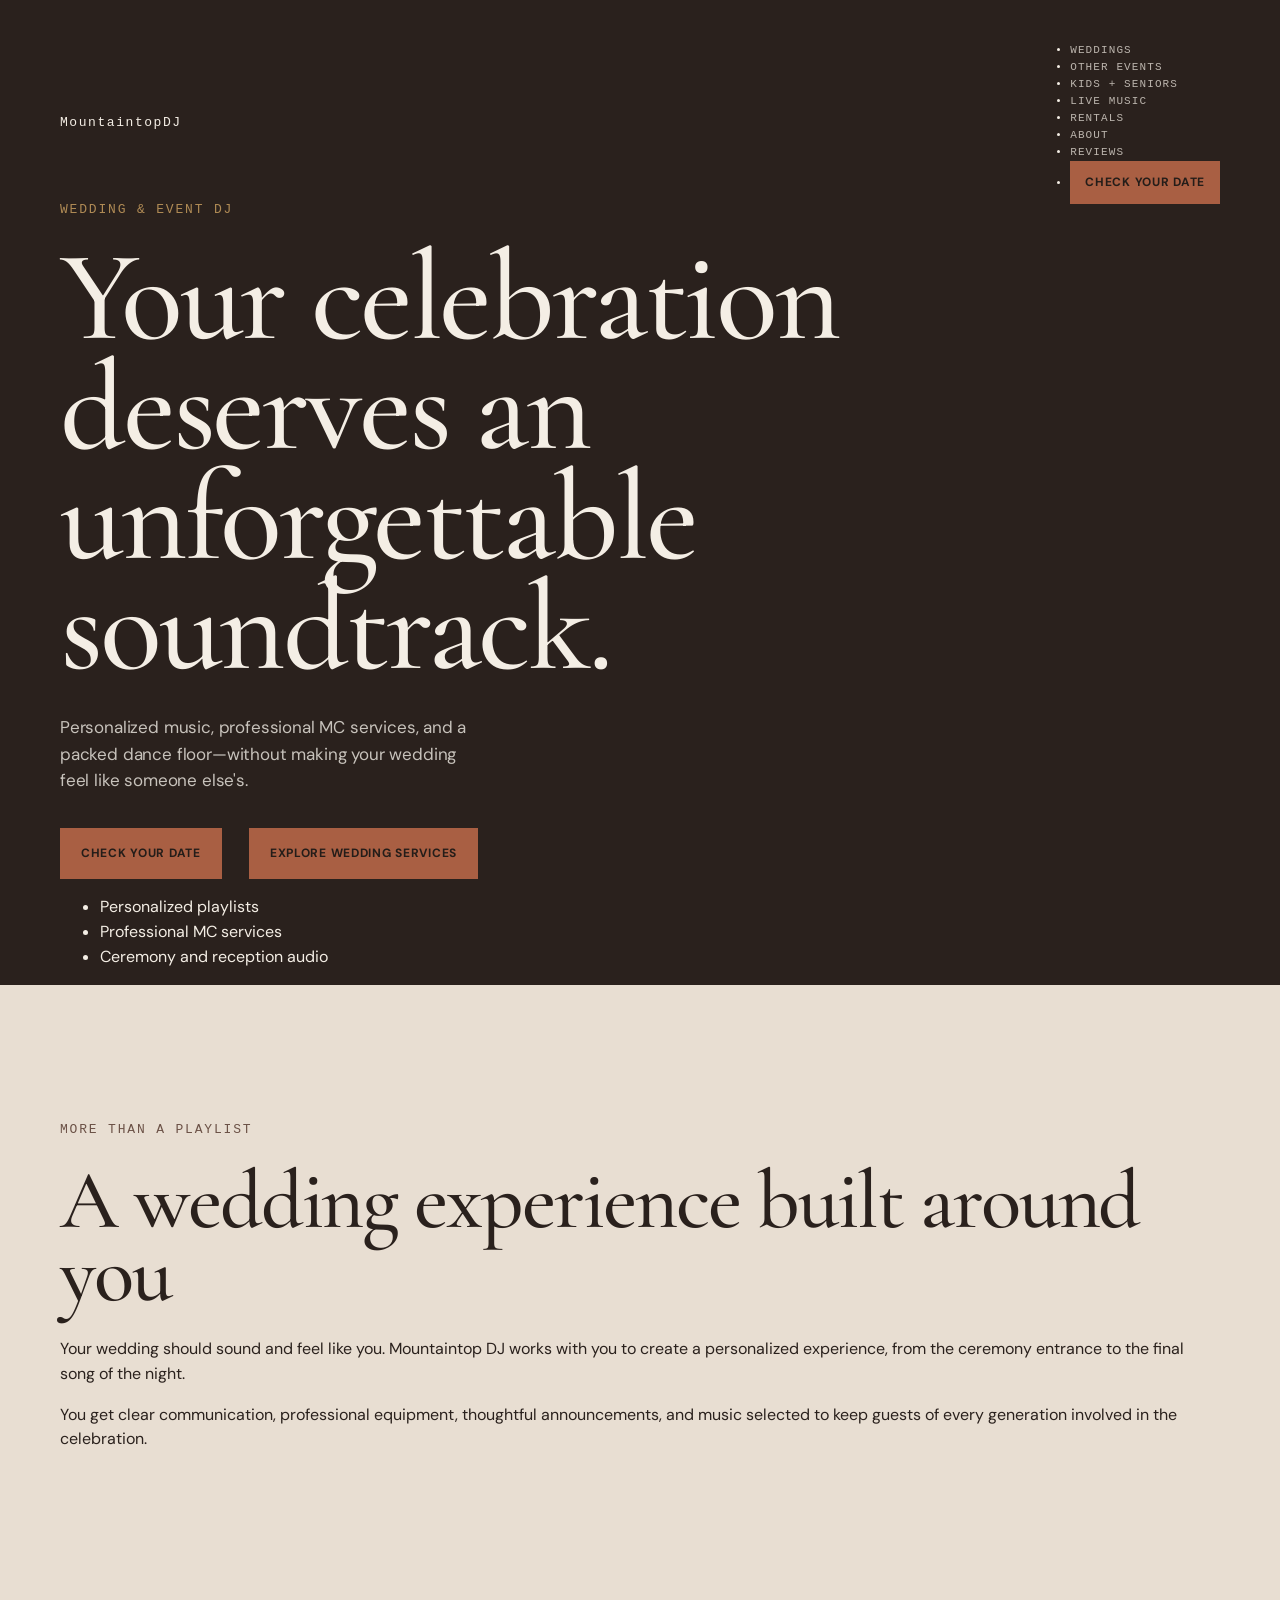
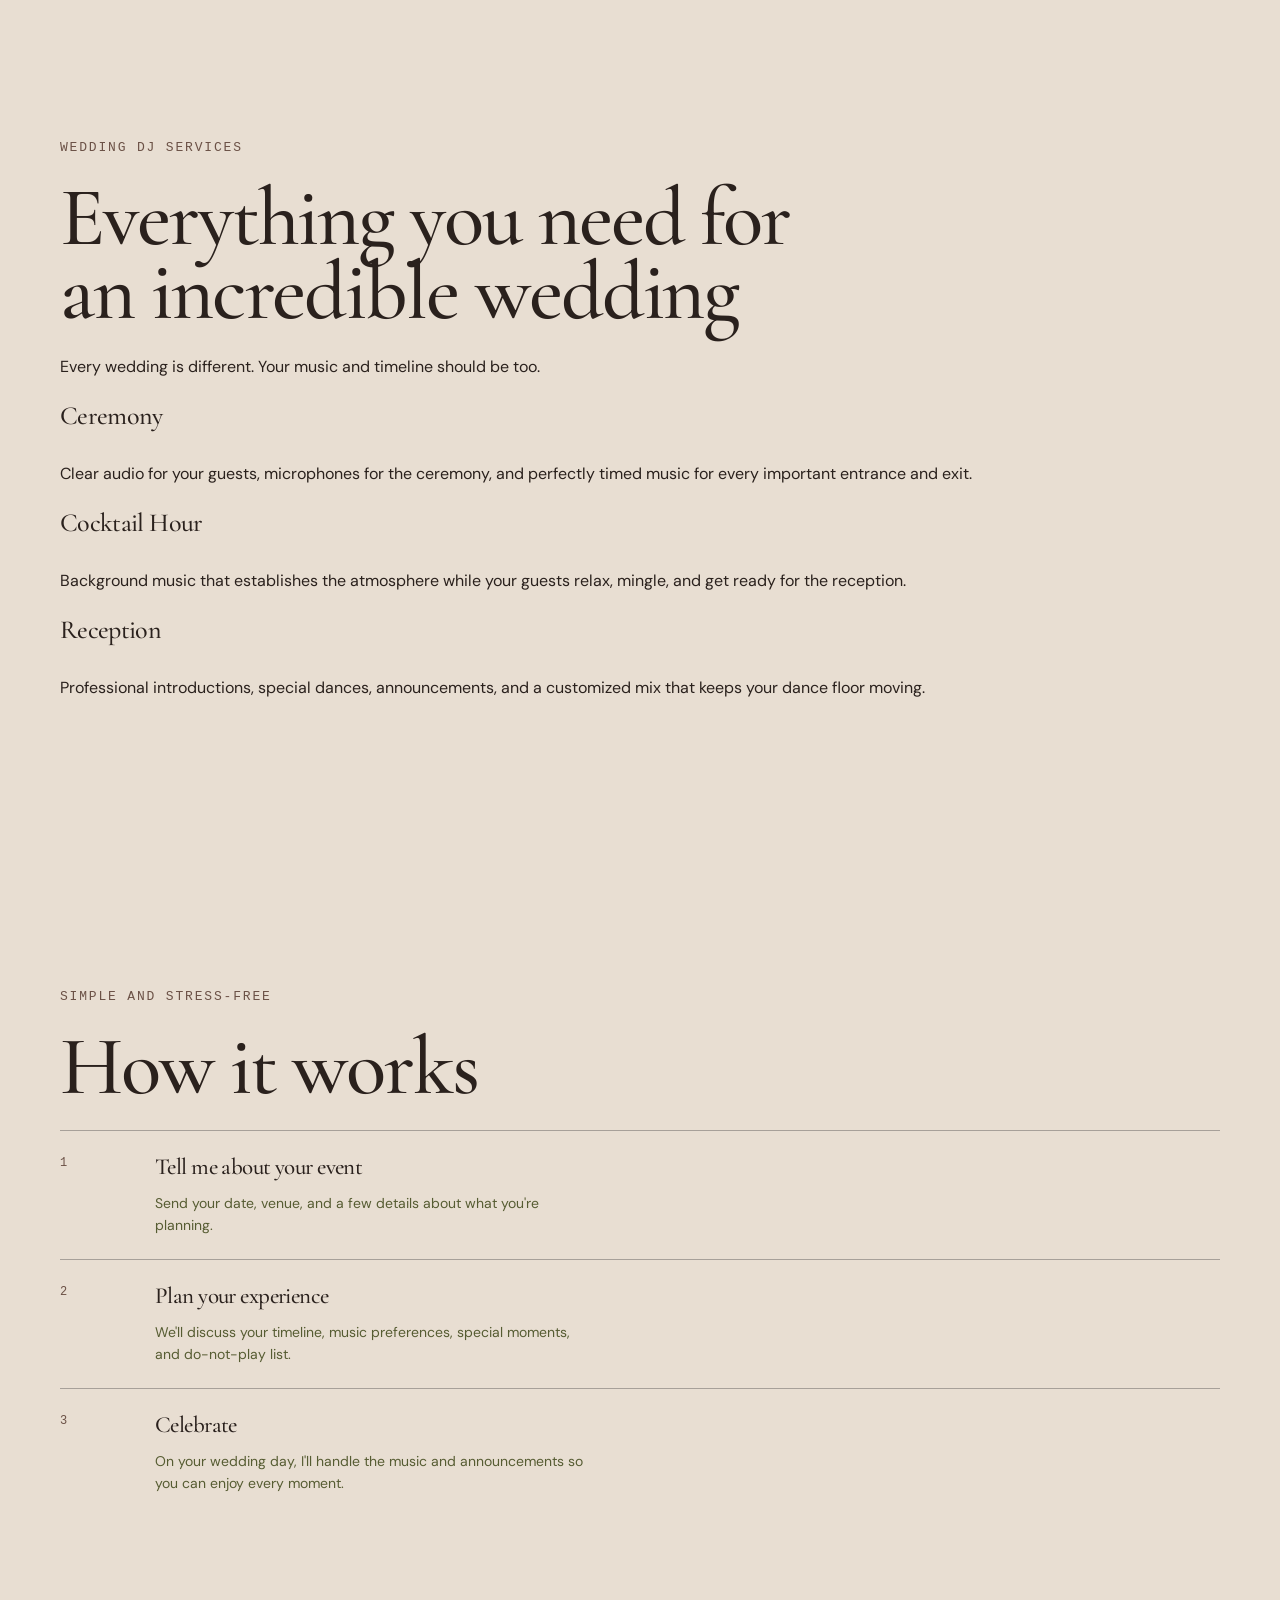
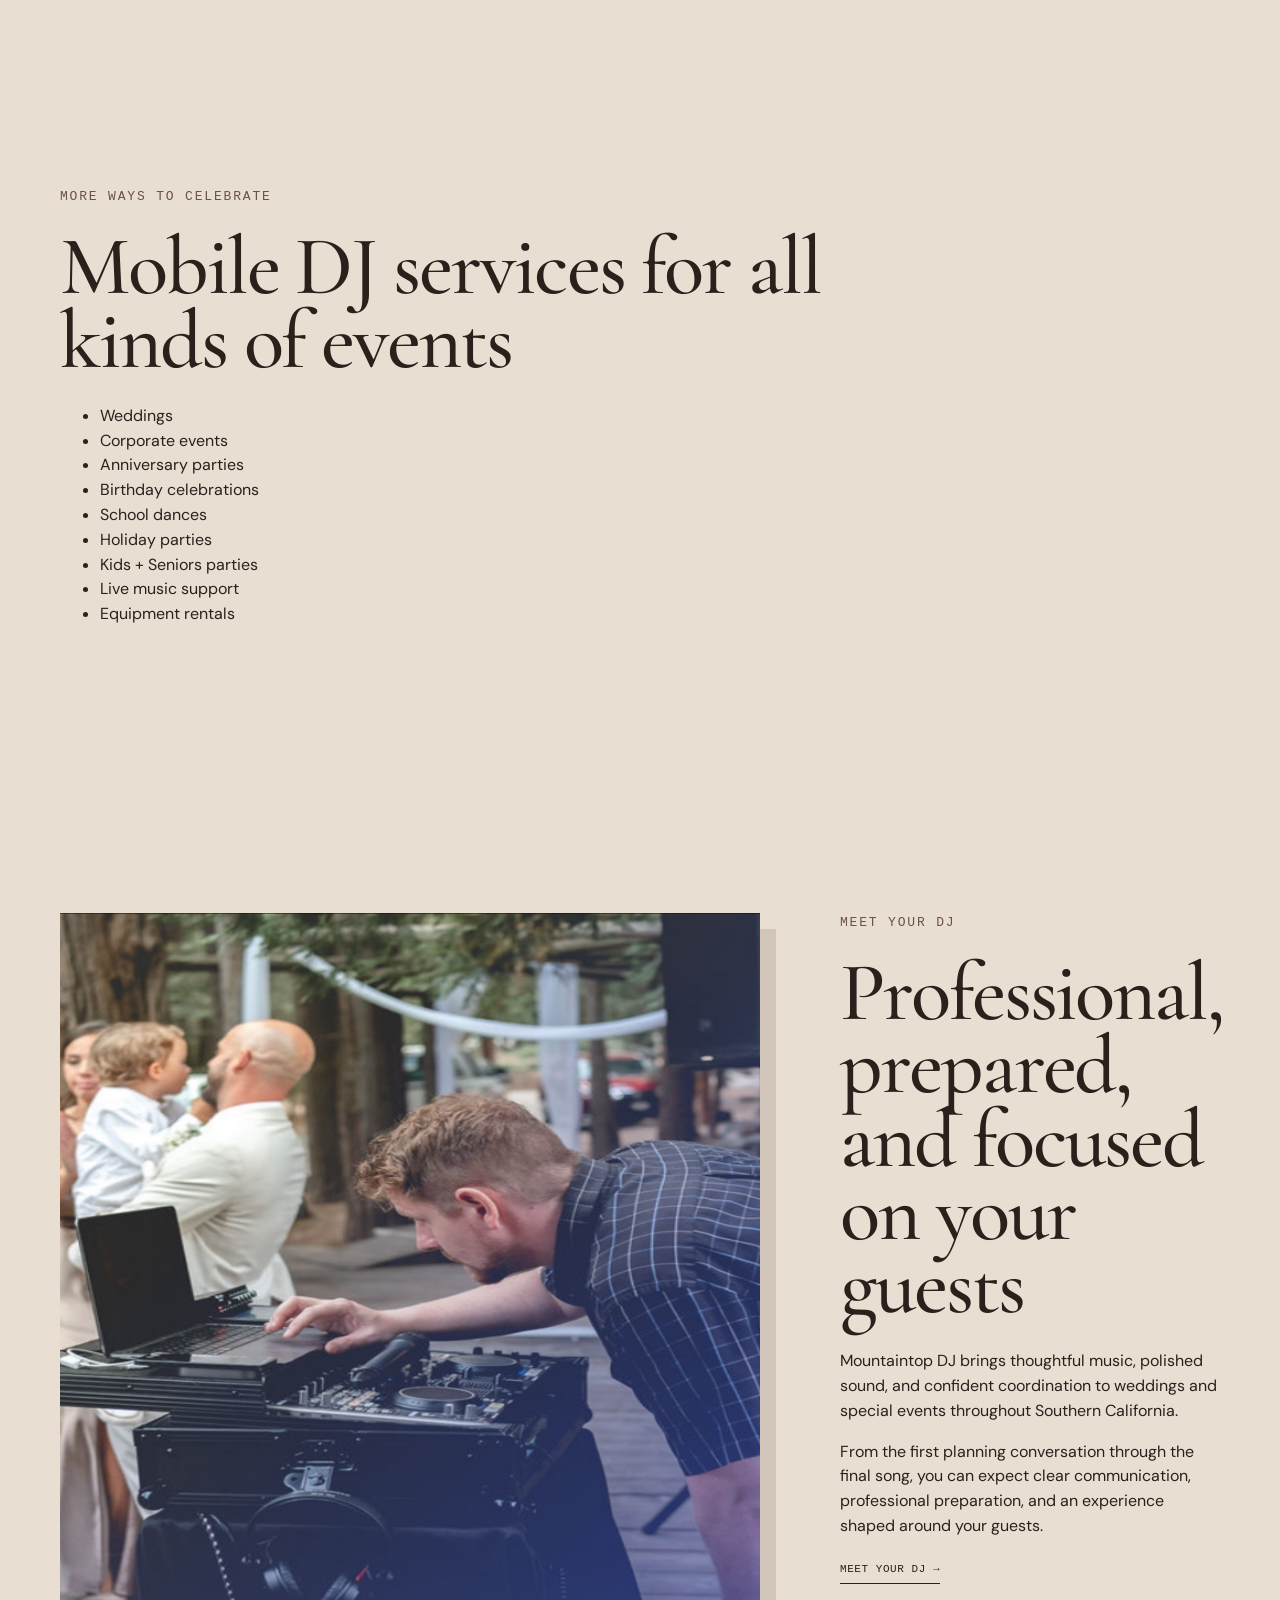
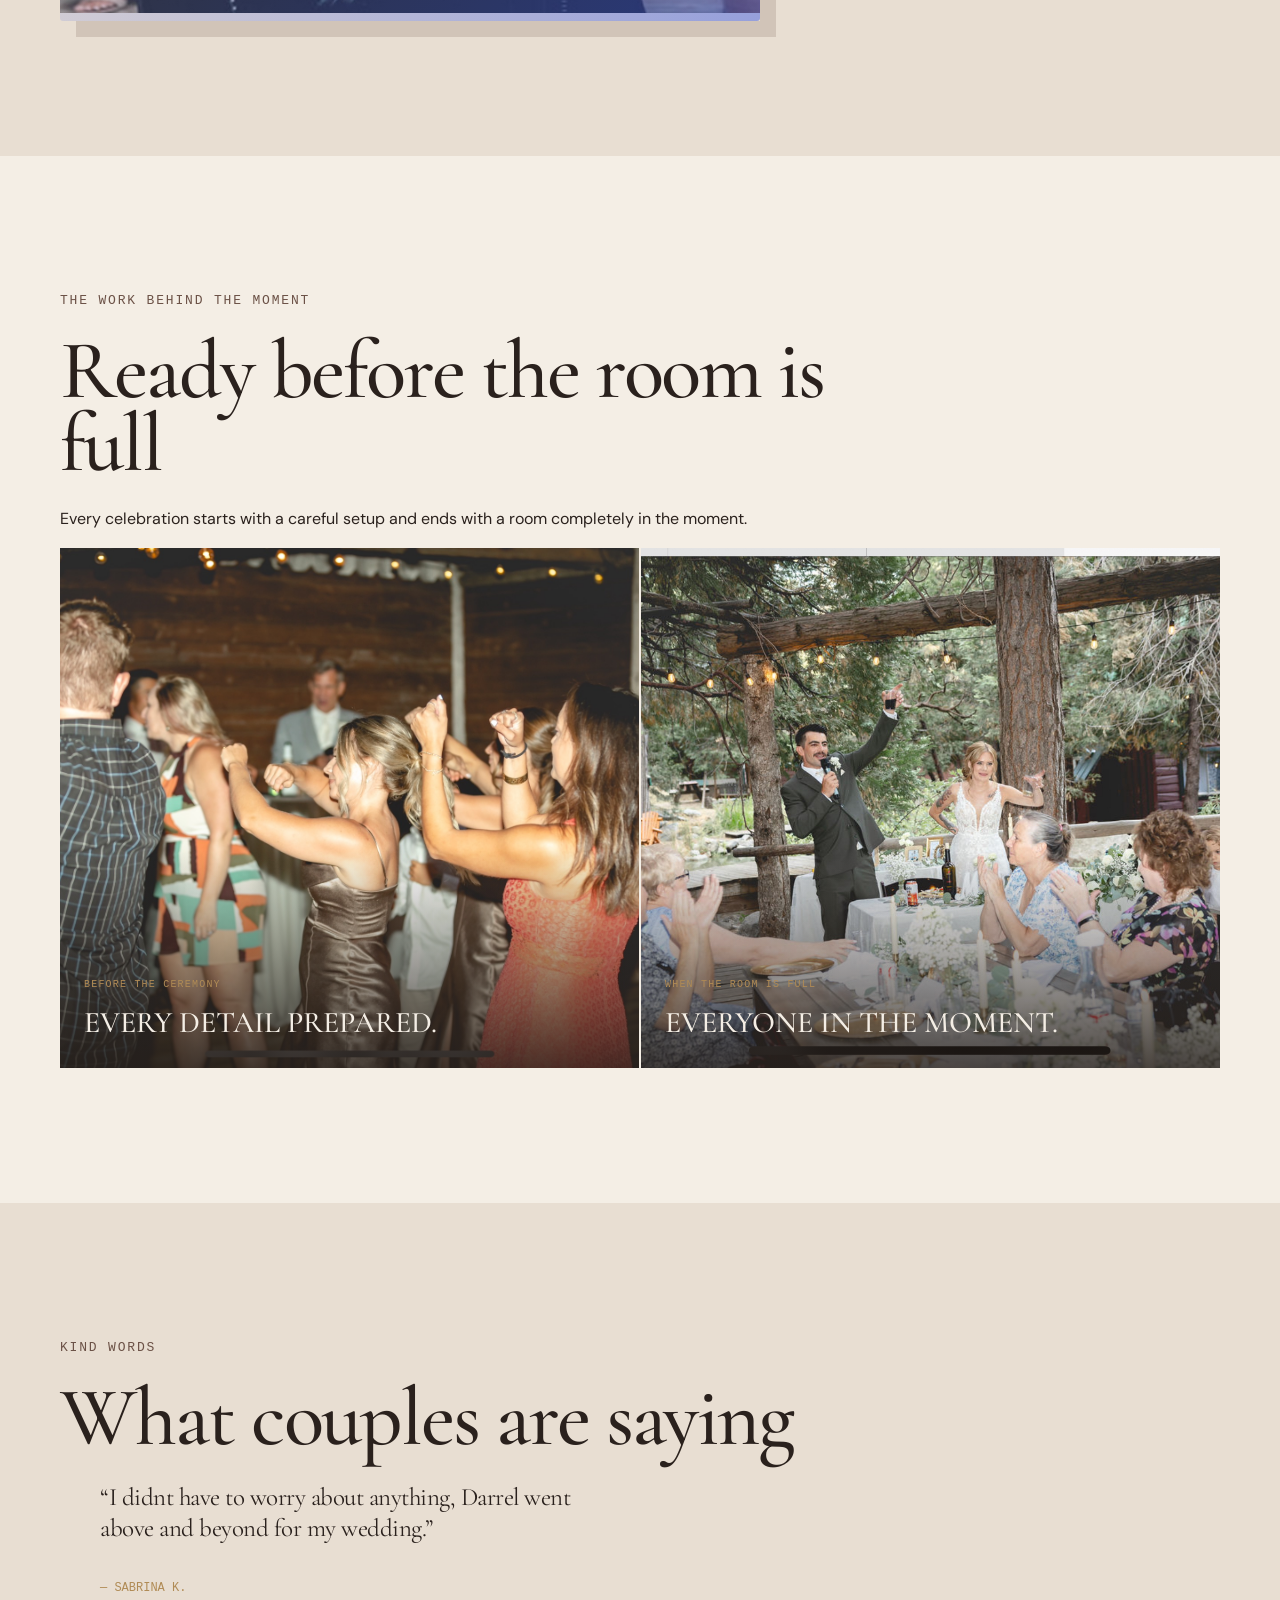
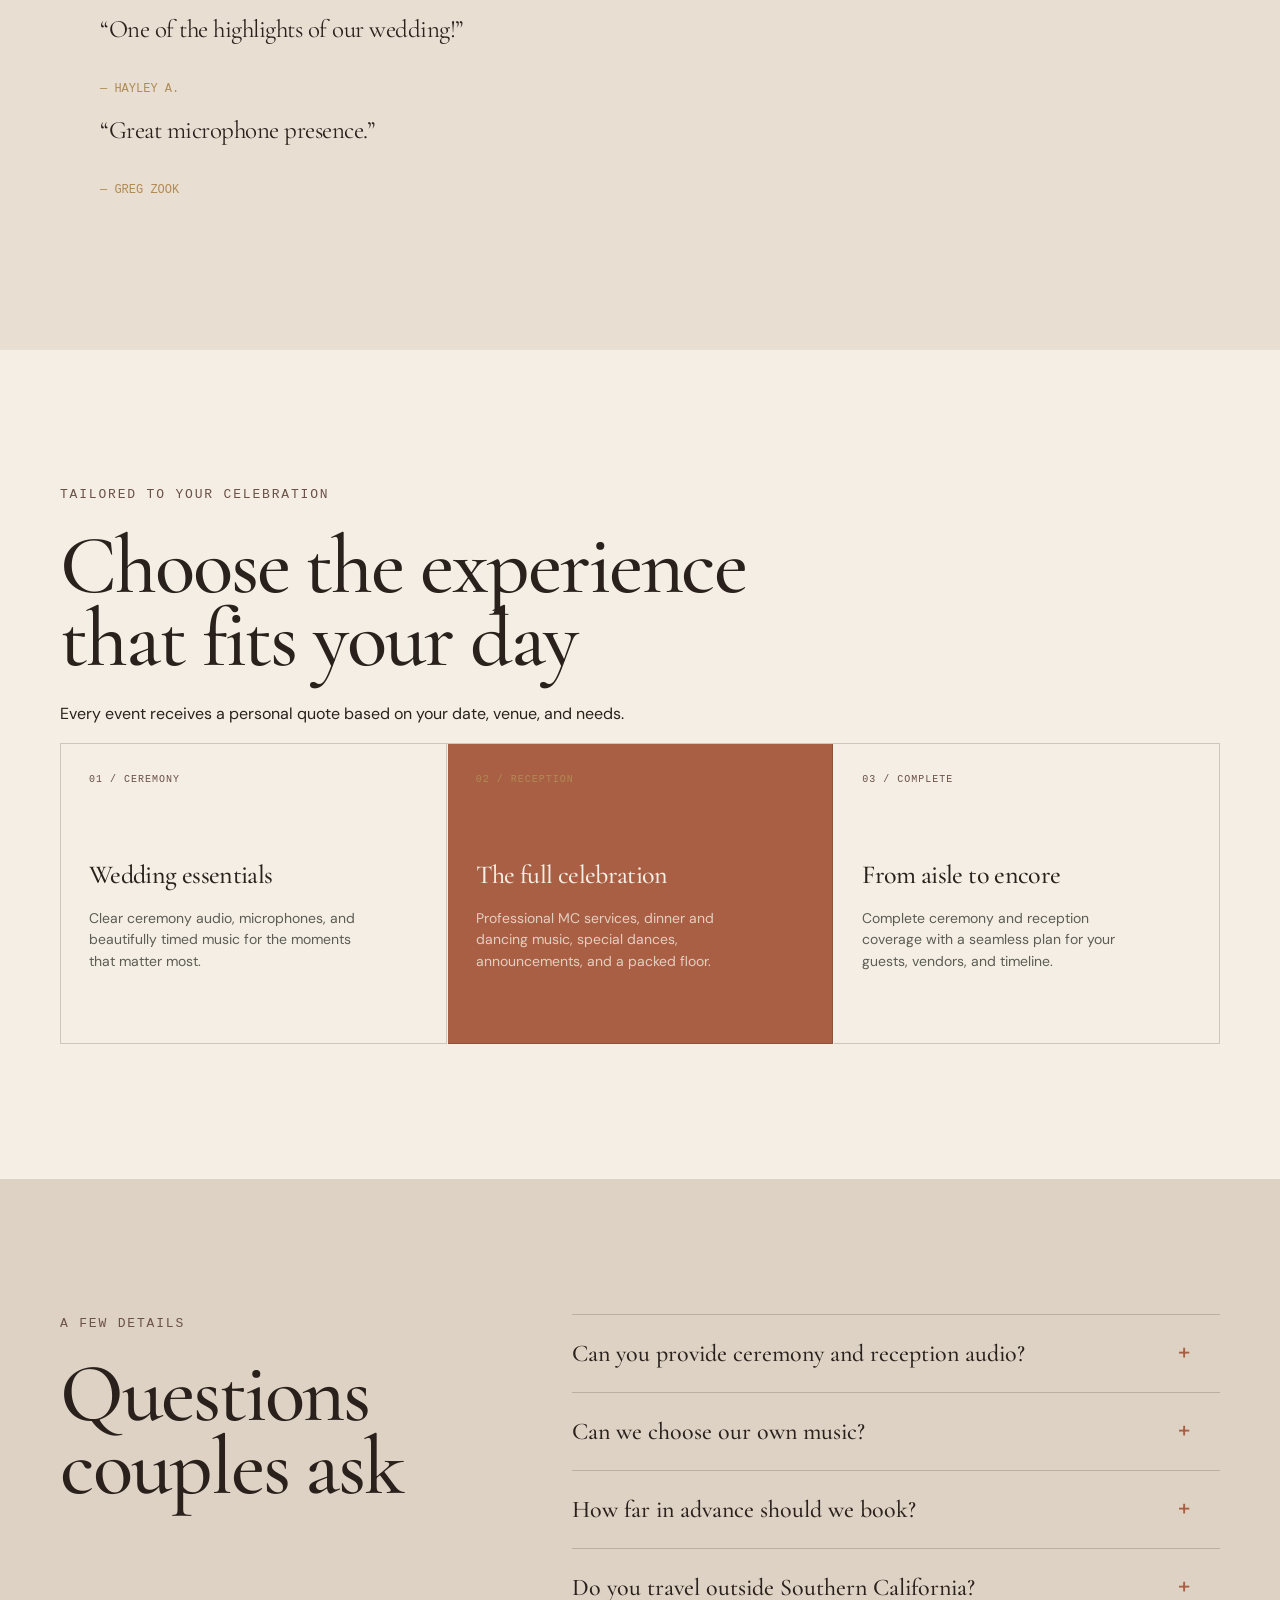
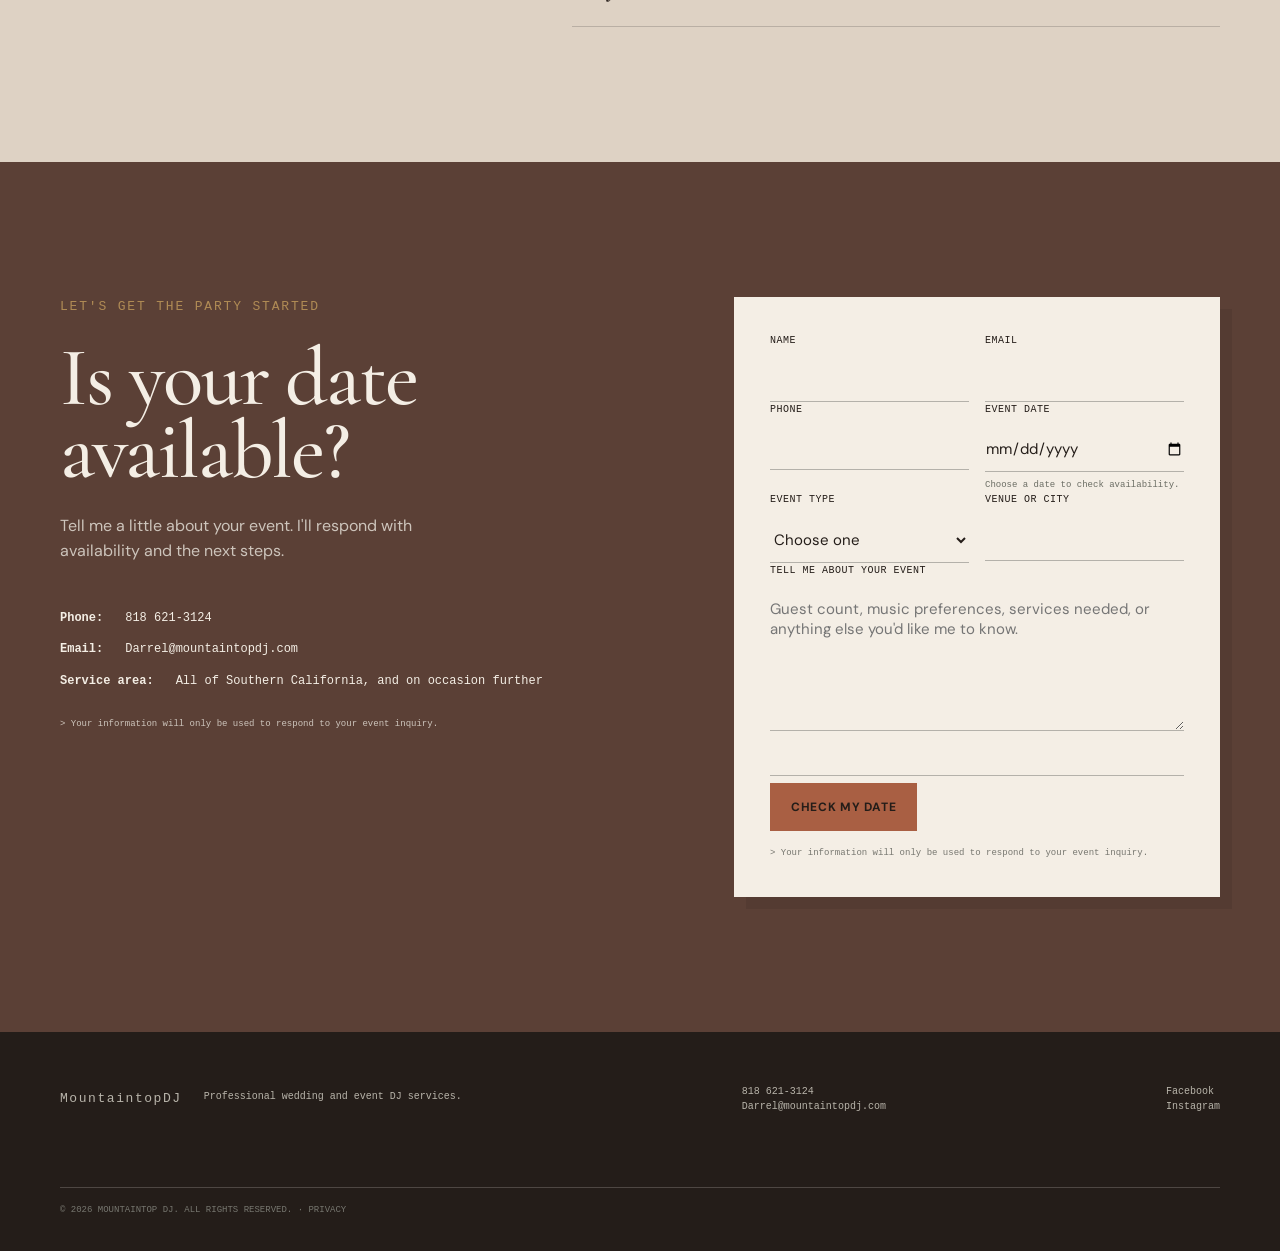
==== commit 17514d14: "Fix broken links, add what-to-expect page, implement form redirect" ====
--- a/index.html
+++ b/index.html
@@ -414,13 +414,7 @@
             </li>
           </ul>
           <p class="contact-notice">
-            Official notice: This contact channel is reserved for legitimate
-            Mountaintop DJ event, rental, and business inquiries. Fraudulent,
-            deceptive, abusive, or unauthorized communications may be
-            documented, investigated, and reported to the appropriate service
-            providers, authorities, or law-enforcement agencies where permitted
-            by law. In short: I am absolutely petty enough to report harassment
-            and fraud.
+            > Your information will only be used to respond to your event inquiry.
           </p>
         </div>
 
@@ -513,16 +507,11 @@
 
           <input type="hidden" name="_subject" value="New Mountaintop DJ date inquiry">
           <input type="hidden" name="_template" value="table">
+          <input type="hidden" name="_captcha" value="false">
 
             <button class="button" type="submit">Check My Date</button>
             <p class="form-notice">
-              Official notice: By submitting this form, you confirm that your
-              information is provided for a legitimate DJ event, rental, or
-              business inquiry. Fraudulent, deceptive, abusive, or unauthorized
-              submissions may be documented, investigated, and reported to the
-              appropriate service providers, authorities, or law-enforcement
-              agencies where permitted by law. In short: I am absolutely petty
-              enough to report harassment and fraud.
+              > Your information will only be used to respond to your event inquiry.
             </p>
           </form>
         </div>
